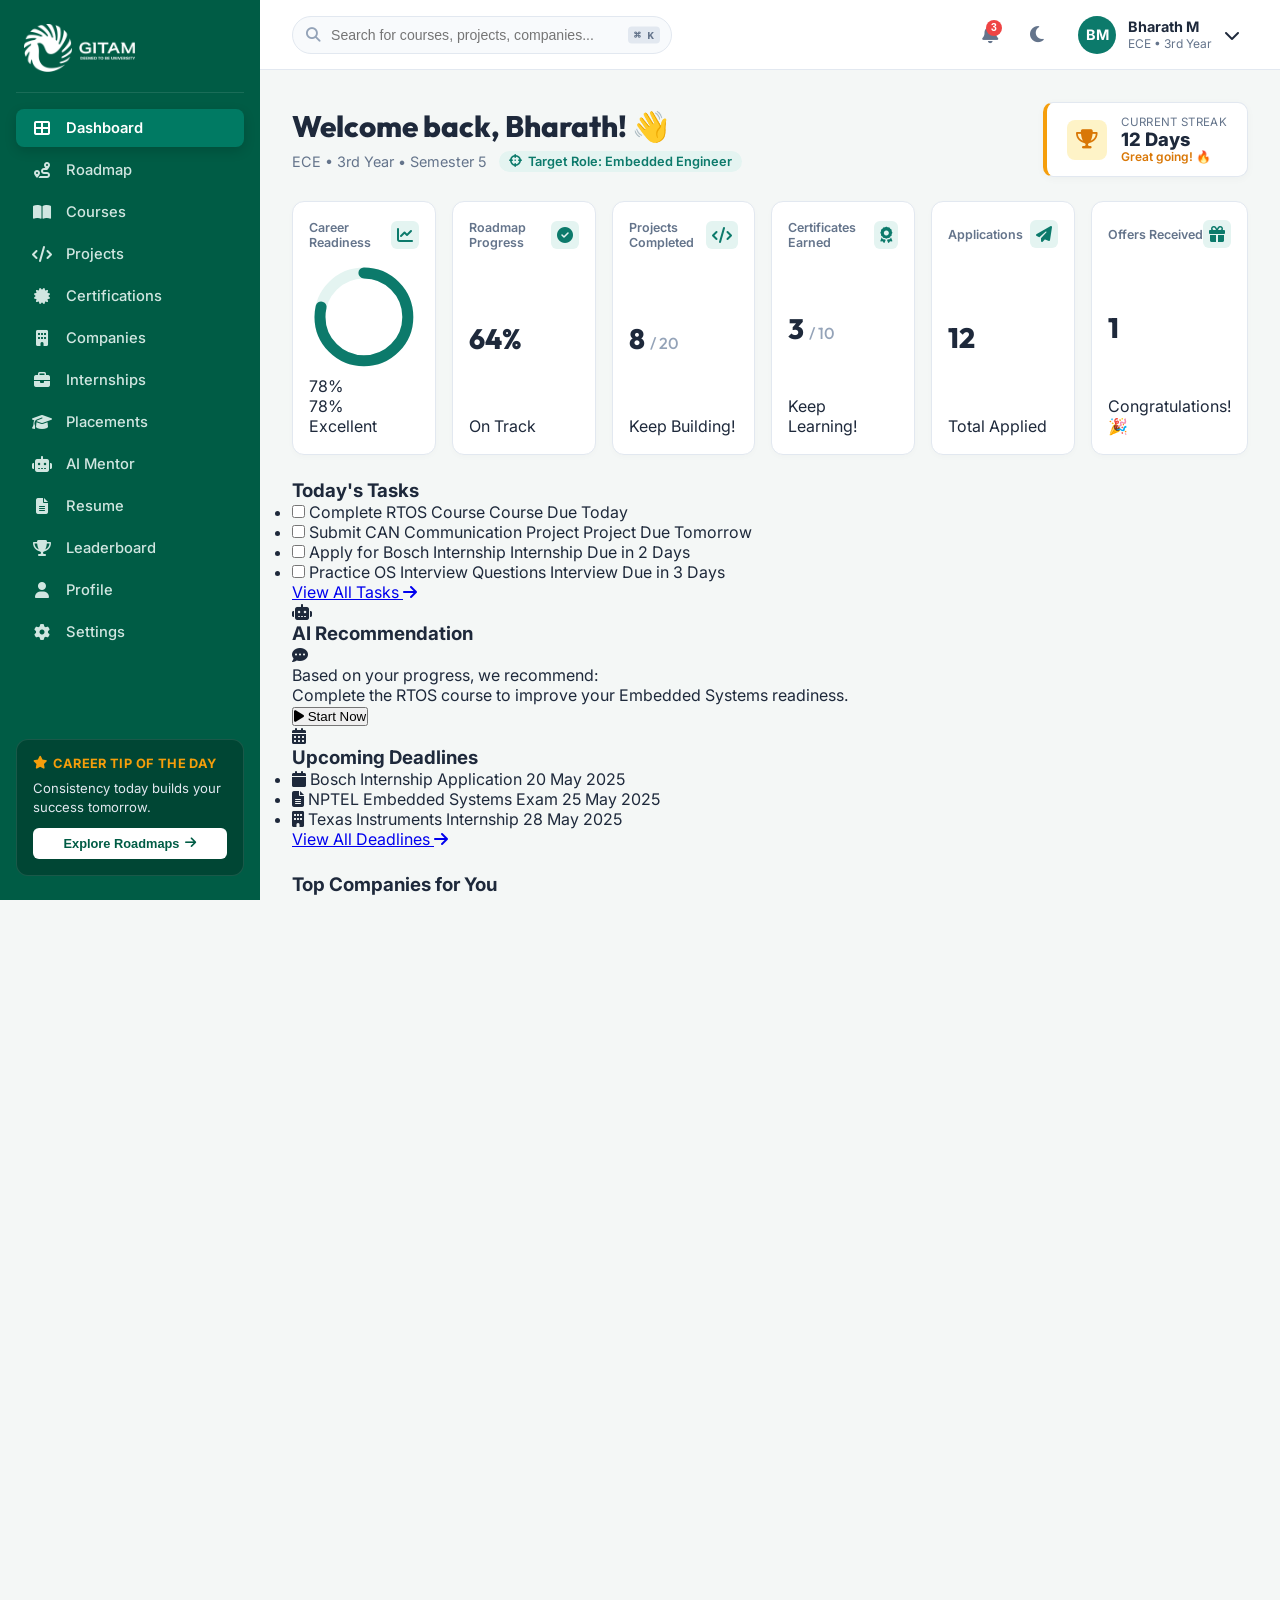
==== frontend/dashboard.html @ 9018746b "feat: add GITAM CareerHub Student Dashboard matching exact layout and design" ====
<!DOCTYPE html>
<html lang="en">
<head>
  <meta charset="UTF-8">
  <meta name="viewport" content="width=device-width, initial-scale=1.0">
  <title>Dashboard — GITAM CareerHub</title>
  <meta name="description" content="GITAM CareerHub Student Dashboard — Career Readiness, Roadmap, Tasks, AI Mentor">
  <link rel="stylesheet" href="dashboard.css">
  <link rel="stylesheet" href="https://cdnjs.cloudflare.com/ajax/libs/font-awesome/6.5.1/css/all.min.css">
  <link href="https://fonts.googleapis.com/css2?family=Inter:wght@300;400;500;600;700&family=Outfit:wght@400;500;600;700;800&display=swap" rel="stylesheet">
</head>
<body>

  <!-- ── SIDEBAR ──────────────────────────────────────────────────────── -->
  <aside class="sidebar" id="sidebar">
    <!-- Logo -->
    <div class="sidebar-logo">
      <img src="assets/gitam_logo_green.png" alt="GITAM" class="sidebar-logo-img">
    </div>

    <!-- Nav Menu -->
    <nav class="sidebar-nav">
      <ul class="nav-list">
        <li class="nav-item active" data-page="dashboard">
          <i class="fas fa-th-large"></i><span>Dashboard</span>
        </li>
        <li class="nav-item" data-page="roadmap">
          <i class="fas fa-route"></i><span>Roadmap</span>
        </li>
        <li class="nav-item" data-page="courses">
          <i class="fas fa-book-open"></i><span>Courses</span>
        </li>
        <li class="nav-item" data-page="projects">
          <i class="fas fa-code"></i><span>Projects</span>
        </li>
        <li class="nav-item" data-page="certifications">
          <i class="fas fa-certificate"></i><span>Certifications</span>
        </li>
        <li class="nav-item" data-page="companies">
          <i class="fas fa-building"></i><span>Companies</span>
        </li>
        <li class="nav-item" data-page="internships">
          <i class="fas fa-briefcase"></i><span>Internships</span>
        </li>
        <li class="nav-item" data-page="placements">
          <i class="fas fa-graduation-cap"></i><span>Placements</span>
        </li>
        <li class="nav-item" data-page="ai-mentor">
          <i class="fas fa-robot"></i><span>AI Mentor</span>
        </li>
        <li class="nav-item" data-page="resume">
          <i class="fas fa-file-alt"></i><span>Resume</span>
        </li>
        <li class="nav-item" data-page="leaderboard">
          <i class="fas fa-trophy"></i><span>Leaderboard</span>
        </li>
        <li class="nav-item" data-page="profile">
          <i class="fas fa-user"></i><span>Profile</span>
        </li>
        <li class="nav-item" data-page="settings">
          <i class="fas fa-cog"></i><span>Settings</span>
        </li>
      </ul>
    </nav>

    <!-- Tip of the Day -->
    <div class="sidebar-tip">
      <div class="tip-header"><i class="fas fa-star tip-star"></i> Career Tip of the Day</div>
      <p class="tip-text">Consistency today builds your success tomorrow.</p>
      <button class="btn-explore-roadmaps" onclick="window.location.href='index.html'">
        Explore Roadmaps <i class="fas fa-arrow-right"></i>
      </button>
    </div>
  </aside>

  <!-- ── MAIN WRAPPER ──────────────────────────────────────────────────── -->
  <div class="main-wrapper">

    <!-- ── TOP BAR ──────────────────────────────────────────────────── -->
    <header class="topbar">
      <div class="topbar-search">
        <i class="fas fa-search search-icon"></i>
        <input type="text" id="global-search" placeholder="Search for courses, projects, companies..." class="search-input">
        <kbd class="search-kbd">⌘ K</kbd>
      </div>
      <div class="topbar-right">
        <button class="icon-btn notif-btn" id="notif-btn" title="Notifications">
          <i class="fas fa-bell"></i>
          <span class="badge">3</span>
        </button>
        <button class="icon-btn theme-btn" id="theme-toggle" title="Toggle theme">
          <i class="fas fa-moon"></i>
        </button>
        <div class="user-profile" id="user-profile-btn">
          <div class="user-avatar">BM</div>
          <div class="user-info">
            <span class="user-name">Bharath M</span>
            <span class="user-meta">ECE • 3rd Year</span>
          </div>
          <i class="fas fa-chevron-down"></i>
        </div>
      </div>
    </header>

    <!-- ── PAGE CONTENT ──────────────────────────────────────────────── -->
    <main class="page-content" id="main-content">

      <!-- Welcome Row -->
      <div class="welcome-row">
        <div class="welcome-left">
          <h1 class="welcome-title">Welcome back, Bharath! 👋</h1>
          <div class="welcome-meta">
            <span>ECE • 3rd Year • Semester 5</span>
            <span class="target-role-badge"><i class="fas fa-crosshairs"></i> Target Role: Embedded Engineer</span>
          </div>
        </div>
        <div class="streak-card">
          <div class="streak-icon"><i class="fas fa-trophy"></i></div>
          <div class="streak-info">
            <span class="streak-label">Current Streak</span>
            <span class="streak-days">12 Days</span>
            <span class="streak-sub">Great going! 🔥</span>
          </div>
        </div>
      </div>

      <!-- ── STATS ROW ──────────────────────────────────────────────── -->
      <div class="stats-row">

        <!-- Career Readiness -->
        <div class="stat-card readiness-card">
          <div class="stat-header">
            <span class="stat-label">Career Readiness</span>
            <i class="fas fa-chart-line stat-icon"></i>
          </div>
          <div class="readiness-body">
            <div class="donut-wrap">
              <svg viewBox="0 0 80 80" class="donut-svg">
                <circle cx="40" cy="40" r="32" fill="none" stroke="#E4F4F1" stroke-width="8"/>
                <circle cx="40" cy="40" r="32" fill="none" stroke="#0C7A6B" stroke-width="8"
                  stroke-dasharray="201.06" stroke-dashoffset="43.23"
                  stroke-linecap="round" transform="rotate(-90 40 40)"/>
              </svg>
              <span class="donut-pct">78%</span>
            </div>
            <div>
              <div class="readiness-pct">78%</div>
              <div class="readiness-grade">Excellent</div>
            </div>
          </div>
        </div>

        <!-- Roadmap Progress -->
        <div class="stat-card">
          <div class="stat-header">
            <span class="stat-label">Roadmap Progress</span>
            <i class="fas fa-check-circle stat-icon"></i>
          </div>
          <div class="stat-big">64%</div>
          <div class="stat-sub">On Track</div>
        </div>

        <!-- Projects -->
        <div class="stat-card">
          <div class="stat-header">
            <span class="stat-label">Projects Completed</span>
            <i class="fas fa-code stat-icon"></i>
          </div>
          <div class="stat-big">8 <span class="stat-of">/ 20</span></div>
          <div class="stat-sub">Keep Building!</div>
        </div>

        <!-- Certificates -->
        <div class="stat-card">
          <div class="stat-header">
            <span class="stat-label">Certificates Earned</span>
            <i class="fas fa-award stat-icon"></i>
          </div>
          <div class="stat-big">3 <span class="stat-of">/ 10</span></div>
          <div class="stat-sub">Keep Learning!</div>
        </div>

        <!-- Applications -->
        <div class="stat-card">
          <div class="stat-header">
            <span class="stat-label">Applications</span>
            <i class="fas fa-paper-plane stat-icon"></i>
          </div>
          <div class="stat-big">12</div>
          <div class="stat-sub">Total Applied</div>
        </div>

        <!-- Offers -->
        <div class="stat-card offer-card">
          <div class="stat-header">
            <span class="stat-label">Offers Received</span>
            <i class="fas fa-gift stat-icon offer-icon"></i>
          </div>
          <div class="stat-big offer-num">1</div>
          <div class="stat-sub offer-sub">Congratulations! 🎉</div>
        </div>

      </div>

      <!-- ── MIDDLE ROW ─────────────────────────────────────────────── -->
      <div class="mid-row">

        <!-- Today's Tasks -->
        <div class="card tasks-card">
          <div class="card-header">
            <h3 class="card-title">Today's Tasks</h3>
          </div>
          <ul class="task-list" id="task-list">
            <li class="task-item">
              <input type="checkbox" class="task-check" id="t1">
              <label for="t1" class="task-label">Complete RTOS Course</label>
              <span class="task-tag course">Course</span>
              <span class="task-due due-today">Due Today</span>
            </li>
            <li class="task-item">
              <input type="checkbox" class="task-check" id="t2">
              <label for="t2" class="task-label">Submit CAN Communication Project</label>
              <span class="task-tag project">Project</span>
              <span class="task-due">Due Tomorrow</span>
            </li>
            <li class="task-item">
              <input type="checkbox" class="task-check" id="t3">
              <label for="t3" class="task-label">Apply for Bosch Internship</label>
              <span class="task-tag internship">Internship</span>
              <span class="task-due">Due in 2 Days</span>
            </li>
            <li class="task-item">
              <input type="checkbox" class="task-check" id="t4">
              <label for="t4" class="task-label">Practice OS Interview Questions</label>
              <span class="task-tag interview">Interview</span>
              <span class="task-due">Due in 3 Days</span>
            </li>
          </ul>
          <a href="#" class="card-footer-link">View All Tasks <i class="fas fa-arrow-right"></i></a>
        </div>

        <!-- AI Recommendation -->
        <div class="card ai-card">
          <div class="card-header ai-header">
            <div class="ai-icon-wrap"><i class="fas fa-robot"></i></div>
            <h3 class="card-title">AI Recommendation</h3>
            <i class="fas fa-comment-dots ai-chat-icon"></i>
          </div>
          <p class="ai-desc">Based on your progress, we recommend:</p>
          <div class="ai-highlight">
            Complete the RTOS course to improve your Embedded Systems readiness.
          </div>
          <button class="btn-ai-start" id="ai-start-btn">
            <i class="fas fa-play"></i> Start Now
          </button>
        </div>

        <!-- Upcoming Deadlines -->
        <div class="card deadlines-card">
          <div class="card-header">
            <div class="deadline-hd-icon"><i class="fas fa-calendar-alt"></i></div>
            <h3 class="card-title">Upcoming Deadlines</h3>
          </div>
          <ul class="deadline-list">
            <li class="deadline-item">
              <i class="fas fa-calendar deadline-item-icon"></i>
              <span class="deadline-name">Bosch Internship Application</span>
              <span class="deadline-date urgent">20 May 2025</span>
            </li>
            <li class="deadline-item">
              <i class="fas fa-file-alt deadline-item-icon"></i>
              <span class="deadline-name">NPTEL Embedded Systems Exam</span>
              <span class="deadline-date warning">25 May 2025</span>
            </li>
            <li class="deadline-item">
              <i class="fas fa-building deadline-item-icon"></i>
              <span class="deadline-name">Texas Instruments Internship</span>
              <span class="deadline-date warning">28 May 2025</span>
            </li>
          </ul>
          <a href="#" class="card-footer-link">View All Deadlines <i class="fas fa-arrow-right"></i></a>
        </div>

      </div>

      <!-- ── BOTTOM ROW ─────────────────────────────────────────────── -->
      <div class="bottom-row">

        <!-- Top Companies -->
        <div class="card companies-card">
          <div class="card-header">
            <h3 class="card-title">Top Companies for You</h3>
            <a href="#" class="view-all-link">View All</a>
          </div>
          <ul class="company-list">
            <li class="company-item">
              <div class="company-logo bosch-logo">B</div>
              <div class="company-info">
                <span class="company-name">Bosch</span>
                <div class="company-bar-wrap">
                  <div class="company-bar" style="width: 82%;"></div>
                </div>
              </div>
              <span class="company-pct">82%</span>
              <button class="btn-company-view">View</button>
            </li>
            <li class="company-item">
              <div class="company-logo ti-logo">TI</div>
              <div class="company-info">
                <span class="company-name">Texas Instruments</span>
                <div class="company-bar-wrap">
                  <div class="company-bar" style="width: 76%;"></div>
                </div>
              </div>
              <span class="company-pct">76%</span>
              <button class="btn-company-view">View</button>
            </li>
            <li class="company-item">
              <div class="company-logo nxp-logo">NXP</div>
              <div class="company-info">
                <span class="company-name">NXP Semiconductors</span>
                <div class="company-bar-wrap">
                  <div class="company-bar" style="width: 72%;"></div>
                </div>
              </div>
              <span class="company-pct">72%</span>
              <button class="btn-company-view">View</button>
            </li>
            <li class="company-item">
              <div class="company-logo siemens-logo">S</div>
              <div class="company-info">
                <span class="company-name">Siemens</span>
                <div class="company-bar-wrap">
                  <div class="company-bar" style="width: 65%;"></div>
                </div>
              </div>
              <span class="company-pct">65%</span>
              <button class="btn-company-view">View</button>
            </li>
          </ul>
        </div>

        <!-- Skill Distribution -->
        <div class="card skill-card">
          <div class="card-header">
            <h3 class="card-title">Skill Distribution</h3>
          </div>
          <div class="skill-body">
            <div class="skill-donut-wrap">
              <svg viewBox="0 0 120 120" class="skill-donut">
                <!-- Embedded Systems 40% -->
                <circle cx="60" cy="60" r="48" fill="none" stroke="#0C7A6B" stroke-width="18"
                  stroke-dasharray="120.63 180.96" stroke-dashoffset="0"
                  transform="rotate(-90 60 60)"/>
                <!-- C Programming 25% -->
                <circle cx="60" cy="60" r="48" fill="none" stroke="#0E9B87" stroke-width="18"
                  stroke-dasharray="75.40 226.19" stroke-dashoffset="-120.63"
                  transform="rotate(-90 60 60)"/>
                <!-- RTOS 15% -->
                <circle cx="60" cy="60" r="48" fill="none" stroke="#5BC8B8" stroke-width="18"
                  stroke-dasharray="45.24 256.35" stroke-dashoffset="-196.03"
                  transform="rotate(-90 60 60)"/>
                <!-- Communication 10% -->
                <circle cx="60" cy="60" r="48" fill="none" stroke="#A8DDD6" stroke-width="18"
                  stroke-dasharray="30.16 271.43" stroke-dashoffset="-241.27"
                  transform="rotate(-90 60 60)"/>
                <!-- Others 10% -->
                <circle cx="60" cy="60" r="48" fill="none" stroke="#D4EEEB" stroke-width="18"
                  stroke-dasharray="30.16 271.43" stroke-dashoffset="-271.43"
                  transform="rotate(-90 60 60)"/>
                <text x="60" y="55" text-anchor="middle" font-size="14" font-weight="800" fill="#0C7A6B">64%</text>
                <text x="60" y="70" text-anchor="middle" font-size="8" fill="#5A8C85">Overall</text>
              </svg>
            </div>
            <ul class="skill-legend">
              <li><span class="legend-dot" style="background:#0C7A6B"></span>Embedded Systems<span class="legend-pct">40%</span></li>
              <li><span class="legend-dot" style="background:#0E9B87"></span>C Programming<span class="legend-pct">25%</span></li>
              <li><span class="legend-dot" style="background:#5BC8B8"></span>RTOS<span class="legend-pct">15%</span></li>
              <li><span class="legend-dot" style="background:#A8DDD6"></span>Communication<span class="legend-pct">10%</span></li>
              <li><span class="legend-dot" style="background:#D4EEEB"></span>Others<span class="legend-pct">10%</span></li>
            </ul>
          </div>
          <a href="#" class="card-footer-link">View Full Report <i class="fas fa-arrow-right"></i></a>
        </div>

        <!-- Weekly Progress Chart -->
        <div class="card progress-card">
          <div class="card-header">
            <h3 class="card-title">Weekly Progress</h3>
            <select class="week-select" id="week-select">
              <option>This Week</option>
              <option>Last Week</option>
            </select>
          </div>
          <div class="chart-wrap">
            <div class="chart-y-labels">
              <span>100%</span><span>75%</span><span>50%</span><span>25%</span><span>0%</span>
            </div>
            <div class="chart-area">
              <svg viewBox="0 0 280 120" class="line-chart" preserveAspectRatio="none">
                <defs>
                  <linearGradient id="chartGrad" x1="0" y1="0" x2="0" y2="1">
                    <stop offset="0%" stop-color="#0C7A6B" stop-opacity="0.25"/>
                    <stop offset="100%" stop-color="#0C7A6B" stop-opacity="0"/>
                  </linearGradient>
                </defs>
                <!-- Grid lines -->
                <line x1="0" y1="0" x2="280" y2="0" stroke="#E4F4F1" stroke-width="1"/>
                <line x1="0" y1="30" x2="280" y2="30" stroke="#E4F4F1" stroke-width="1"/>
                <line x1="0" y1="60" x2="280" y2="60" stroke="#E4F4F1" stroke-width="1"/>
                <line x1="0" y1="90" x2="280" y2="90" stroke="#E4F4F1" stroke-width="1"/>
                <line x1="0" y1="120" x2="280" y2="120" stroke="#E4F4F1" stroke-width="1"/>
                <!-- Area fill -->
                <path d="M0,90 L40,80 L80,65 L120,55 L160,40 L200,30 L240,15 L280,10 L280,120 L0,120 Z"
                      fill="url(#chartGrad)"/>
                <!-- Line -->
                <path d="M0,90 L40,80 L80,65 L120,55 L160,40 L200,30 L240,15 L280,10"
                      fill="none" stroke="#0C7A6B" stroke-width="2.5" stroke-linecap="round" stroke-linejoin="round"/>
                <!-- Dots -->
                <circle cx="0" cy="90" r="4" fill="#0C7A6B"/>
                <circle cx="40" cy="80" r="4" fill="#0C7A6B"/>
                <circle cx="80" cy="65" r="4" fill="#0C7A6B"/>
                <circle cx="120" cy="55" r="4" fill="#0C7A6B"/>
                <circle cx="160" cy="40" r="4" fill="#0C7A6B"/>
                <circle cx="200" cy="30" r="4" fill="#0C7A6B"/>
                <circle cx="240" cy="15" r="4" fill="#0C7A6B"/>
                <circle cx="280" cy="10" r="5" fill="#0C7A6B" stroke="white" stroke-width="2"/>
              </svg>
              <div class="chart-x-labels">
                <span>Mon</span><span>Tue</span><span>Wed</span><span>Thu</span><span>Fri</span><span>Sat</span><span>Sun</span>
              </div>
            </div>
          </div>
          <a href="#" class="card-footer-link">View Analytics <i class="fas fa-arrow-right"></i></a>
        </div>

      </div>

      <!-- ── RECENT ACTIVITY ─────────────────────────────────────────── -->
      <div class="card activity-card">
        <div class="card-header">
          <h3 class="card-title">Recent Activity</h3>
          <a href="#" class="view-all-link">View All Activity <i class="fas fa-arrow-right"></i></a>
        </div>
        <div class="activity-grid">
          <div class="activity-item">
            <div class="activity-icon course-icon"><i class="fas fa-book-open"></i></div>
            <div class="activity-info">
              <p class="activity-text">Completed "Introduction to Embedded Systems"</p>
              <span class="activity-time">2 hours ago</span>
            </div>
          </div>
          <div class="activity-item">
            <div class="activity-icon project-icon"><i class="fas fa-code"></i></div>
            <div class="activity-info">
              <p class="activity-text">Submitted CAN Communication Project</p>
              <span class="activity-time">1 day ago</span>
            </div>
          </div>
          <div class="activity-item">
            <div class="activity-icon cert-icon"><i class="fas fa-award"></i></div>
            <div class="activity-info">
              <p class="activity-text">Earned certificate in C Programming</p>
              <span class="activity-time">3 days ago</span>
            </div>
          </div>
          <div class="activity-item">
            <div class="activity-icon apply-icon"><i class="fas fa-briefcase"></i></div>
            <div class="activity-info">
              <p class="activity-text">Applied for Bosch Internship</p>
              <span class="activity-time">4 days ago</span>
            </div>
          </div>
        </div>
      </div>

    </main>
  </div>

  <script src="dashboard.js"></script>
</body>
</html>
---- frontend/dashboard.css ----
/* ==========================================================================
   GITAM CareerHub — Student Dashboard CSS
   Exact match to official My-GITAM CareerHub Dashboard Layout & Colors
   ========================================================================== */

@import url('https://fonts.googleapis.com/css2?family=Inter:wght@400;500;600;700;800&family=Outfit:wght@500;600;700;800&display=swap');

:root {
  --primary-teal: #005C45;
  --primary-teal-dark: #004634;
  --accent-teal: #007A63;
  --accent-light: #0C7A6B;
  --bg-app: #F4F7F6;
  --card-bg: #FFFFFF;
  --border-color: #E2E8F0;
  --text-main: #1E293B;
  --text-muted: #64748B;
  --text-light: #94A3B8;
  --sidebar-w: 260px;
  --topbar-h: 70px;
}

*, *::before, *::after {
  box-sizing: border-box;
  margin: 0;
  padding: 0;
}

html, body {
  height: 100%;
  width: 100%;
  font-family: 'Inter', -apple-system, BlinkMacSystemFont, sans-serif;
  background-color: var(--bg-app);
  color: var(--text-main);
  overflow-x: hidden;
}

/* ── SIDEBAR STYLING ────────────────────────────────────────────────── */
.sidebar {
  position: fixed;
  top: 0;
  left: 0;
  width: var(--sidebar-w);
  height: 100vh;
  background-color: var(--primary-teal);
  display: flex;
  flex-direction: column;
  justify-content: space-between;
  padding: 24px 16px;
  z-index: 100;
  overflow-y: auto;
}

.sidebar-logo {
  padding: 0 8px 20px 8px;
  display: flex;
  align-items: center;
  border-bottom: 1px solid rgba(255, 255, 255, 0.1);
}

.sidebar-logo-img {
  height: 48px;
  width: auto;
  object-fit: contain;
  filter: brightness(0) invert(1);
}

.sidebar-nav {
  margin-top: 16px;
  flex: 1;
}

.nav-list {
  list-style: none;
  display: flex;
  flex-direction: column;
  gap: 4px;
}

.nav-item {
  display: flex;
  align-items: center;
  gap: 14px;
  padding: 10px 16px;
  border-radius: 8px;
  color: #D1E6E1;
  font-size: 0.92rem;
  font-weight: 500;
  cursor: pointer;
  transition: all 0.2s ease;
}

.nav-item i {
  font-size: 1rem;
  width: 20px;
  text-align: center;
}

.nav-item:hover {
  background-color: rgba(255, 255, 255, 0.08);
  color: #FFFFFF;
}

.nav-item.active {
  background-color: var(--accent-teal);
  color: #FFFFFF;
  font-weight: 600;
  box-shadow: 0 4px 12px rgba(0, 0, 0, 0.15);
}

/* Sidebar Tip Card */
.sidebar-tip {
  background-color: var(--primary-teal-dark);
  border-radius: 12px;
  padding: 16px;
  margin-top: 20px;
  border: 1px solid rgba(255, 255, 255, 0.1);
}

.tip-header {
  font-size: 0.8rem;
  font-weight: 700;
  color: #F59E0B;
  display: flex;
  align-items: center;
  gap: 6px;
  text-transform: uppercase;
  letter-spacing: 0.03em;
}

.tip-text {
  font-size: 0.82rem;
  color: #E2E8F0;
  margin: 8px 0 12px 0;
  line-height: 1.4;
}

.btn-explore-roadmaps {
  width: 100%;
  padding: 8px 12px;
  background-color: #FFFFFF;
  color: var(--primary-teal);
  border: none;
  border-radius: 6px;
  font-size: 0.8rem;
  font-weight: 700;
  cursor: pointer;
  display: flex;
  align-items: center;
  justify-content: center;
  gap: 6px;
  transition: transform 0.2s ease;
}

.btn-explore-roadmaps:hover {
  transform: translateY(-1px);
}

/* ── MAIN WRAPPER ──────────────────────────────────────────────────── */
.main-wrapper {
  margin-left: var(--sidebar-w);
  min-height: 100vh;
  display: flex;
  flex-direction: column;
}

/* ── TOPBAR ────────────────────────────────────────────────────────── */
.topbar {
  height: var(--topbar-h);
  background-color: #FFFFFF;
  border-bottom: 1px solid var(--border-color);
  display: flex;
  align-items: center;
  justify-content: space-between;
  padding: 0 32px;
  position: sticky;
  top: 0;
  z-index: 90;
}

.topbar-search {
  position: relative;
  width: 380px;
}

.search-icon {
  position: absolute;
  left: 14px;
  top: 50%;
  transform: translateY(-50%);
  color: #94A3B8;
  font-size: 0.9rem;
}

.search-input {
  width: 100%;
  padding: 10px 42px 10px 38px;
  border-radius: 20px;
  border: 1px solid #E2E8F0;
  background-color: #F8FAFC;
  font-size: 0.88rem;
  color: var(--text-main);
  outline: none;
  transition: border-color 0.2s, background-color 0.2s;
}

.search-input:focus {
  border-color: var(--accent-light);
  background-color: #FFFFFF;
}

.search-kbd {
  position: absolute;
  right: 12px;
  top: 50%;
  transform: translateY(-50%);
  background-color: #E2E8F0;
  color: #64748B;
  font-size: 0.7rem;
  font-weight: 700;
  padding: 2px 6px;
  border-radius: 4px;
}

.topbar-right {
  display: flex;
  align-items: center;
  gap: 20px;
}

.icon-btn {
  background: none;
  border: none;
  color: #64748B;
  font-size: 1.15rem;
  cursor: pointer;
  position: relative;
  padding: 6px;
  border-radius: 50%;
  transition: background-color 0.2s;
}

.icon-btn:hover {
  background-color: #F1F5F9;
}

.notif-btn .badge {
  position: absolute;
  top: 2px;
  right: 2px;
  background-color: #EF4444;
  color: #FFFFFF;
  font-size: 0.65rem;
  font-weight: 700;
  height: 16px;
  width: 16px;
  border-radius: 50%;
  display: flex;
  align-items: center;
  justify-content: center;
}

.user-profile {
  display: flex;
  align-items: center;
  gap: 12px;
  cursor: pointer;
  padding: 4px 8px;
  border-radius: 8px;
  transition: background-color 0.2s;
}

.user-profile:hover {
  background-color: #F8FAFC;
}

.user-avatar {
  height: 38px;
  width: 38px;
  border-radius: 50%;
  background-color: var(--accent-light);
  color: #FFFFFF;
  font-weight: 700;
  font-size: 0.9rem;
  display: flex;
  align-items: center;
  justify-content: center;
}

.user-info {
  display: flex;
  flex-direction: column;
}

.user-name {
  font-size: 0.9rem;
  font-weight: 700;
  color: var(--text-main);
  line-height: 1.2;
}

.user-meta {
  font-size: 0.75rem;
  color: var(--text-muted);
}

/* ── PAGE CONTENT ──────────────────────────────────────────────────── */
.page-content {
  padding: 32px;
  display: flex;
  flex-direction: column;
  gap: 24px;
}

/* Welcome Row */
.welcome-row {
  display: flex;
  justify-content: space-between;
  align-items: center;
}

.welcome-title {
  font-family: 'Outfit', sans-serif;
  font-size: 1.85rem;
  font-weight: 800;
  color: var(--text-main);
}

.welcome-meta {
  display: flex;
  align-items: center;
  gap: 12px;
  margin-top: 6px;
  font-size: 0.9rem;
  color: var(--text-muted);
}

.target-role-badge {
  background-color: #E4F4F1;
  color: var(--accent-light);
  font-weight: 600;
  padding: 3px 10px;
  border-radius: 14px;
  font-size: 0.8rem;
  display: flex;
  align-items: center;
  gap: 6px;
}

.streak-card {
  background-color: #FFFFFF;
  border: 1px solid var(--border-color);
  border-left: 4px solid #F59E0B;
  border-radius: 10px;
  padding: 12px 20px;
  display: flex;
  align-items: center;
  gap: 14px;
  box-shadow: 0 2px 8px rgba(0, 0, 0, 0.03);
}

.streak-icon {
  height: 40px;
  width: 40px;
  border-radius: 8px;
  background-color: #FEF3C7;
  color: #D97706;
  font-size: 1.2rem;
  display: flex;
  align-items: center;
  justify-content: center;
}

.streak-info {
  display: flex;
  flex-direction: column;
}

.streak-label {
  font-size: 0.72rem;
  color: var(--text-muted);
  text-transform: uppercase;
  letter-spacing: 0.03em;
}

.streak-days {
  font-size: 1.15rem;
  font-weight: 800;
  color: var(--text-main);
  line-height: 1.1;
}

.streak-sub {
  font-size: 0.75rem;
  color: #D97706;
  font-weight: 600;
}

/* ── STATS ROW (6 Cards Grid) ──────────────────────────────────────── */
.stats-row {
  display: grid;
  grid-template-columns: repeat(6, 1fr);
  gap: 16px;
}

.stat-card {
  background-color: #FFFFFF;
  border: 1px solid var(--border-color);
  border-radius: 12px;
  padding: 18px 16px;
  display: flex;
  flex-direction: column;
  justify-content: space-between;
  box-shadow: 0 2px 6px rgba(0, 0, 0, 0.02);
  transition: transform 0.2s, box-shadow 0.2s;
}

.stat-card:hover {
  transform: translateY(-2px);
  box-shadow: 0 6px 16px rgba(0, 0, 0, 0.05);
}

.stat-header {
  display: flex;
  justify-content: space-between;
  align-items: center;
  margin-bottom: 12px;
}

.stat-label {
  font-size: 0.78rem;
  font-weight: 600;
  color: var(--text-muted);
}

.stat-icon {
  font-size: 1rem;
  color: var(--accent-light);
  background-color: #E4F4F1;
  padding: 6px;
  border-radius: 6px;
}

.stat-big {
  font-family: 'Outfit', sans-serif;
  font-size: 1.75rem;
  font-weight: 800;
  color: var(--text-main);
  line-height: 1;

.stat-of {
  font-size: 1rem;
  color: var(--text-light);
  font-weight: 500;
}

.stat-sub {
  font-size: 0.78rem;
  color: var(--text-muted);
  margin-top: 6px;
}

/* Readiness Donut */
.readiness-card .readiness-body {
  display: flex;
  align-items: center;
  gap: 12px;
}

.donut-wrap {
  position: relative;
  width: 50px;
  height: 50px;
}

.donut-svg {
  width: 100%;
  height: 100%;
}

.donut-pct {
  position: absolute;
  inset: 0;
  display: flex;
  align-items: center;
  justify-content: center;
  font-size: 0.75rem;
  font-weight: 800;
  color: var(--accent-light);
}

.readiness-pct {
  font-size: 1.3rem;
  font-weight: 800;
  color: var(--accent-light);
}

.readiness-grade {
  font-size: 0.75rem;
  font-weight: 700;
  color: #10B981;
}

.offer-card {
  border-left: 4px solid #10B981;
}

.offer-icon {
  color: #10B981;
  background-color: #D1FAE5;
}

.offer-num {
  color: #10B981;
}

.offer-sub {
  color: #10B981;
  font-weight: 600;
}

/* ── GENERIC CARD CONTAINER ────────────────────────────────────────── */
.card {
  background-color: #FFFFFF;
  border: 1px solid var(--border-color);
  border-radius: 12px;
  padding: 24px;
  box-shadow: 0 2px 8px rgba(0, 0, 0, 0.02);
  display: flex;
  flex-direction: column;
}

.card-header {
  display: flex;
  justify-content: space-between;
  align-items: center;
  margin-bottom: 18px;
}

.card-title {
  font-size: 1.05rem;
  font-weight: 700;
  color: var(--text-main);
}

.card-footer-link {
  margin-top: 16px;
  font-size: 0.85rem;
  font-weight: 700;
  color: var(--accent-light);
  text-decoration: none;
  display: inline-flex;
  align-items: center;
  gap: 6px;
  align-self: flex-end;
  transition: gap 0.2s;
}

.card-footer-link:hover {
  gap: 10px;
}

/* ── MIDDLE ROW (3 Columns) ────────────────────────────────────────── */
.mid-row {
  display: grid;
  grid-template-columns: 1.2fr 1fr 1fr;
  gap: 20px;
}

/* Tasks Card */
.task-list {
  list-style: none;
  display: flex;
  flex-direction: column;
  gap: 12px;

.task-item {
  display: flex;
  align-items: center;
  gap: 10px;
  padding: 8px 12px;
  border-radius: 8px;
  background-color: #F8FAFC;
  border: 1px solid #F1F5F9;
}

.task-check {
  width: 18px;
  height: 18px;
  accent-color: var(--accent-light);
  cursor: pointer;
}

.task-label {
  flex: 1;
  font-size: 0.88rem;
  font-weight: 500;
  color: var(--text-main);
  cursor: pointer;
}

.task-tag {
  font-size: 0.7rem;
  font-weight: 600;
  padding: 2px 8px;
  border-radius: 10px;
}

.task-tag.course { background-color: #E2E8F0; color: #475569; }
.task-tag.project { background-color: #E0E7FF; color: #4338CA; }
.task-tag.internship { background-color: #FEF3C7; color: #D97706; }
.task-tag.interview { background-color: #FCE7F3; color: #BE185D; }

.task-due {
  font-size: 0.75rem;
  color: var(--text-muted);
}

.task-due.due-today {
  color: #EF4444;
  font-weight: 700;
}

/* AI Recommendation Card */
.ai-header {
  justify-content: flex-start;
  gap: 10px;
}

.ai-icon-wrap {
  height: 32px;
  width: 32px;
  border-radius: 8px;
  background-color: #E4F4F1;
  color: var(--accent-light);
  display: flex;
  align-items: center;
  justify-content: center;
  font-size: 1rem;
}

.ai-chat-icon {
  margin-left: auto;
  color: var(--accent-light);
  font-size: 1.1rem;
}

.ai-desc {
  font-size: 0.82rem;
  color: var(--text-muted);
  margin-bottom: 12px;
}

.ai-highlight {
  background-color: #F8FAFC;
  border-left: 3px solid var(--accent-light);
  padding: 12px 14px;
  border-radius: 0 8px 8px 0;
  font-size: 0.88rem;
  color: var(--text-main);
  line-height: 1.5;
  margin-bottom: 18px;
}

.btn-ai-start {
  background-color: var(--primary-teal);
  color: #FFFFFF;
  border: none;
  border-radius: 6px;
  padding: 10px 20px;
  font-size: 0.88rem;
  font-weight: 700;
  cursor: pointer;
  display: inline-flex;
  align-items: center;
  gap: 8px;
  align-self: flex-start;
  transition: background-color 0.2s;
}

.btn-ai-start:hover {
  background-color: var(--primary-teal-dark);
}

/* Deadlines Card */
.deadline-hd-icon {
  height: 32px;
  width: 32px;
  border-radius: 8px;
  background-color: #EFF6FF;
  color: #3B82F6;
  display: flex;
  align-items: center;
  justify-content: center;
  font-size: 1rem;
}

.deadline-list {
  list-style: none;
  display: flex;
  flex-direction: column;
  gap: 12px;

.deadline-item {
  display: flex;
  align-items: center;
  gap: 12px;
  padding: 8px 0;
  border-bottom: 1px dashed #E2E8F0;
}

.deadline-item:last-child {
  border-bottom: none;
}

.deadline-item-icon {
  color: #94A3B8;
  font-size: 0.9rem;
}

.deadline-name {
  flex: 1;
  font-size: 0.85rem;
  font-weight: 500;
  color: var(--text-main);
}

.deadline-date {
  font-size: 0.8rem;
  font-weight: 700;
}

.deadline-date.urgent { color: #EF4444; }
.deadline-date.warning { color: #F59E0B; }

/* ── BOTTOM ROW (3 Columns) ────────────────────────────────────────── */
.bottom-row {
  display: grid;
  grid-template-columns: 1.1fr 1fr 1.1fr;
  gap: 20px;
}

.view-all-link {
  font-size: 0.8rem;
  color: var(--accent-light);
  text-decoration: none;
  font-weight: 600;
}

/* Top Companies */
.company-list {
  list-style: none;
  display: flex;
  flex-direction: column;
  gap: 12px;
}

.company-item {
  display: flex;
  align-items: center;
  gap: 12px;
}

.company-logo {
  height: 36px;
  width: 36px;
  border-radius: 8px;
  display: flex;
  align-items: center;
  justify-content: center;
  font-weight: 800;
  font-size: 0.85rem;
  color: #FFFFFF;
}

.bosch-logo { background-color: #E11D48; }
.ti-logo { background-color: #0284C7; }
.nxp-logo { background-color: #F59E0B; }
.siemens-logo { background-color: #0D9488; }

.company-info {
  flex: 1;
  display: flex;
  flex-direction: column;
  gap: 4px;
}

.company-name {
  font-size: 0.85rem;
  font-weight: 600;
  color: var(--text-main);
}

.company-bar-wrap {
  height: 6px;
  width: 100%;
  background-color: #E2E8F0;
  border-radius: 3px;
  overflow: hidden;
}

.company-bar {
  height: 100%;
  background-color: var(--accent-light);
  border-radius: 3px;
}

.company-pct {
  font-size: 0.8rem;
  font-weight: 700;
  color: var(--text-muted);
  width: 36px;
  text-align: right;
}

.btn-company-view {
  padding: 4px 10px;
  border-radius: 4px;
  border: 1px solid #E2E8F0;
  background-color: #F8FAFC;
  color: var(--text-main);
  font-size: 0.75rem;
  font-weight: 600;
  cursor: pointer;
}

.btn-company-view:hover {
  background-color: #E2E8F0;
}

/* Skill Distribution */
.skill-body {
  display: flex;
  align-items: center;
  gap: 16px;
}

.skill-donut-wrap {
  width: 120px;
  height: 120px;
  flex-shrink: 0;
}

.skill-donut {
  width: 100%;
  height: 100%;
}

.skill-legend {
  list-style: none;
  display: flex;
  flex-direction: column;
  gap: 6px;
  flex: 1;
}

.skill-legend li {
  font-size: 0.78rem;
  color: var(--text-main);
  display: flex;
  align-items: center;
  gap: 8px;
}

.legend-dot {
  height: 8px;
  width: 8px;
  border-radius: 50%;
}

.legend-pct {
  margin-left: auto;
  font-weight: 700;
  color: var(--text-muted);
}

/* Weekly Progress Chart */
.week-select {
  padding: 4px 8px;
  border-radius: 6px;
  border: 1px solid #E2E8F0;
  background-color: #F8FAFC;
  font-size: 0.78rem;
  color: var(--text-main);
  outline: none;
}

.chart-wrap {
  display: flex;
  gap: 10px;
  height: 140px;
  margin-top: 10px;
}

.chart-y-labels {
  display: flex;
  flex-direction: column;
  justify-content: space-between;
  font-size: 0.65rem;
  color: var(--text-light);
  padding-bottom: 20px;
}

.chart-area {
  flex: 1;
  display: flex;
  flex-direction: column;
}

.line-chart {
  width: 100%;
  height: 110px;
}

.chart-x-labels {
  display: flex;
  justify-content: space-between;
  font-size: 0.65rem;
  color: var(--text-light);
  margin-top: 4px;
}

/* Recent Activity */
.activity-card {
  margin-top: 4px;
}

.activity-grid {
  display: grid;
  grid-template-columns: repeat(4, 1fr);
  gap: 16px;
}

.activity-item {
  display: flex;
  align-items: center;
  gap: 12px;
  padding: 12px;
  background-color: #F8FAFC;
  border-radius: 8px;
  border: 1px solid #F1F5F9;
}

.activity-icon {
  height: 38px;
  width: 38px;
  border-radius: 50%;
  display: flex;
  align-items: center;
  justify-content: center;
  font-size: 0.95rem;
  flex-shrink: 0;
}

.course-icon { background-color: #E4F4F1; color: var(--accent-light); }
.project-icon { background-color: #E0E7FF; color: #4338CA; }
.cert-icon { background-color: #FEF3C7; color: #D97706; }
.apply-icon { background-color: #DCFCE7; color: #15803D; }

.activity-info {
  display: flex;
  flex-direction: column;
}

.activity-text {
  font-size: 0.82rem;
  font-weight: 600;
  color: var(--text-main);
  line-height: 1.3;
}

.activity-time {
  font-size: 0.72rem;
  color: var(--text-light);
  margin-top: 2px;
}

/* Responsive */
@media (max-width: 1200px) {
  .stats-row { grid-template-columns: repeat(3, 1fr); }
  .mid-row, .bottom-row { grid-template-columns: 1fr; }
  .activity-grid { grid-template-columns: repeat(2, 1fr); }
}

@media (max-width: 768px) {
  .sidebar { display: none; }
  .main-wrapper { margin-left: 0; }
  .stats-row { grid-template-columns: repeat(2, 1fr); }
  .activity-grid { grid-template-columns: 1fr; }
}
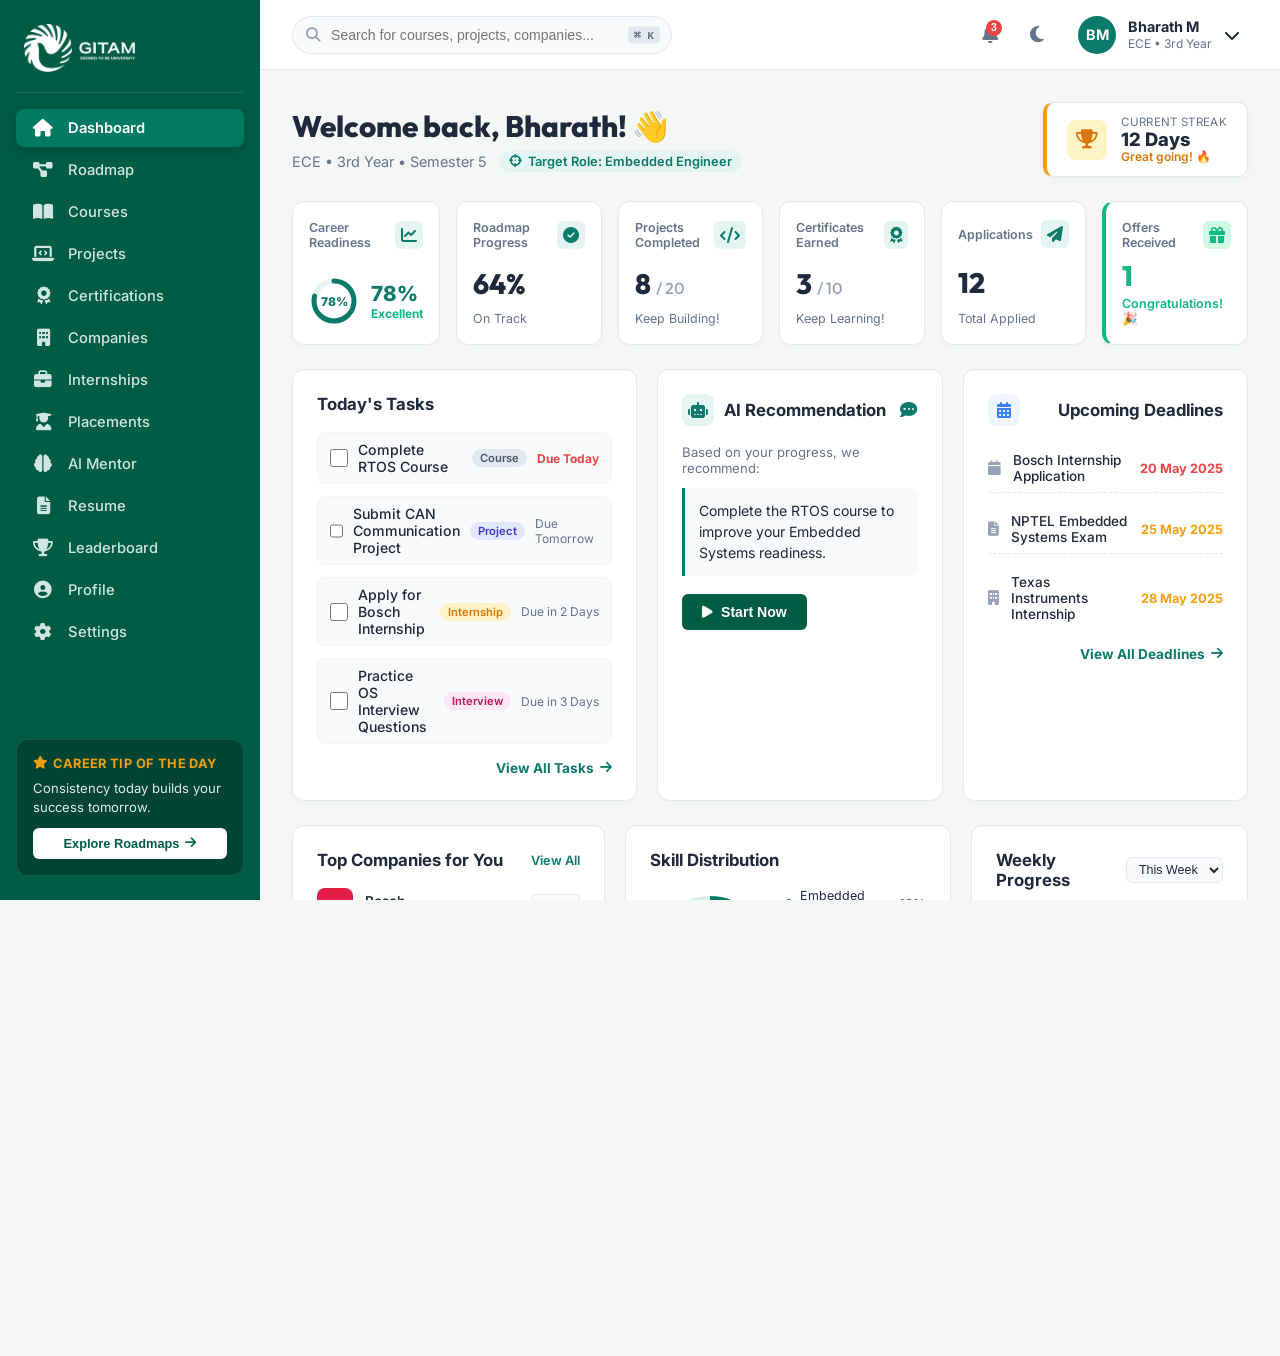
==== commit 69dc07bd: "fix: add FontAwesome 6 icons to all sidebar navigation items matching Target Image 1" ====
--- a/frontend/dashboard.html
+++ b/frontend/dashboard.html
@@ -22,43 +22,43 @@
     <nav class="sidebar-nav">
       <ul class="nav-list">
         <li class="nav-item active" data-page="dashboard">
-          <i class="fas fa-th-large"></i><span>Dashboard</span>
+          <i class="fa-solid fa-house"></i><span>Dashboard</span>
         </li>
         <li class="nav-item" data-page="roadmap">
-          <i class="fas fa-route"></i><span>Roadmap</span>
+          <i class="fa-solid fa-diagram-project"></i><span>Roadmap</span>
         </li>
         <li class="nav-item" data-page="courses">
-          <i class="fas fa-book-open"></i><span>Courses</span>
+          <i class="fa-solid fa-book-open"></i><span>Courses</span>
         </li>
         <li class="nav-item" data-page="projects">
-          <i class="fas fa-code"></i><span>Projects</span>
+          <i class="fa-solid fa-laptop-code"></i><span>Projects</span>
         </li>
         <li class="nav-item" data-page="certifications">
-          <i class="fas fa-certificate"></i><span>Certifications</span>
+          <i class="fa-solid fa-award"></i><span>Certifications</span>
         </li>
         <li class="nav-item" data-page="companies">
-          <i class="fas fa-building"></i><span>Companies</span>
+          <i class="fa-solid fa-building"></i><span>Companies</span>
         </li>
         <li class="nav-item" data-page="internships">
-          <i class="fas fa-briefcase"></i><span>Internships</span>
+          <i class="fa-solid fa-briefcase"></i><span>Internships</span>
         </li>
         <li class="nav-item" data-page="placements">
-          <i class="fas fa-graduation-cap"></i><span>Placements</span>
+          <i class="fa-solid fa-user-graduate"></i><span>Placements</span>
         </li>
         <li class="nav-item" data-page="ai-mentor">
-          <i class="fas fa-robot"></i><span>AI Mentor</span>
+          <i class="fa-solid fa-brain"></i><span>AI Mentor</span>
         </li>
         <li class="nav-item" data-page="resume">
-          <i class="fas fa-file-alt"></i><span>Resume</span>
+          <i class="fa-solid fa-file-lines"></i><span>Resume</span>
         </li>
         <li class="nav-item" data-page="leaderboard">
-          <i class="fas fa-trophy"></i><span>Leaderboard</span>
+          <i class="fa-solid fa-trophy"></i><span>Leaderboard</span>
         </li>
         <li class="nav-item" data-page="profile">
-          <i class="fas fa-user"></i><span>Profile</span>
+          <i class="fa-solid fa-circle-user"></i><span>Profile</span>
         </li>
         <li class="nav-item" data-page="settings">
-          <i class="fas fa-cog"></i><span>Settings</span>
+          <i class="fa-solid fa-gear"></i><span>Settings</span>
         </li>
       </ul>
     </nav>
--- a/frontend/dashboard.css
+++ b/frontend/dashboard.css
@@ -1,13 +1,13 @@
 /* ==========================================================================
    GITAM CareerHub — Student Dashboard CSS
-   Exact match to official My-GITAM CareerHub Dashboard Layout & Colors
+   Pixel-perfect match to official GITAM CareerHub Dashboard
    ========================================================================== */
 
 @import url('https://fonts.googleapis.com/css2?family=Inter:wght@400;500;600;700;800&family=Outfit:wght@500;600;700;800&display=swap');
 
 :root {
   --primary-teal: #005C45;
-  --primary-teal-dark: #004634;
+  --primary-teal-dark: #004533;
   --accent-teal: #007A63;
   --accent-light: #0C7A6B;
   --bg-app: #F4F7F6;
@@ -91,13 +91,19 @@
 }
 
 .nav-item i {
-  font-size: 1rem;
-  width: 20px;
+  font-size: 1.1rem;
+  width: 22px;
   text-align: center;
+  color: #D1E6E1;
+  transition: color 0.2s ease;
 }
 
 .nav-item:hover {
   background-color: rgba(255, 255, 255, 0.08);
+  color: #FFFFFF;
+}
+
+.nav-item:hover i {
   color: #FFFFFF;
 }
 
@@ -106,6 +112,10 @@
   color: #FFFFFF;
   font-weight: 600;
   box-shadow: 0 4px 12px rgba(0, 0, 0, 0.15);
+}
+
+.nav-item.active i {
+  color: #FFFFFF;
 }
 
 /* Sidebar Tip Card */
@@ -447,6 +457,7 @@
   font-weight: 800;
   color: var(--text-main);
   line-height: 1;
+}
 
 .stat-of {
   font-size: 1rem;
@@ -573,6 +584,7 @@
   display: flex;
   flex-direction: column;
   gap: 12px;
+}
 
 .task-item {
   display: flex;
@@ -700,6 +712,7 @@
   display: flex;
   flex-direction: column;
   gap: 12px;
+}
 
 .deadline-item {
   display: flex;
@@ -953,7 +966,7 @@
 }
 
 .course-icon { background-color: #E4F4F1; color: var(--accent-light); }
-.project-icon { background-color: #E0E7FF; color: #4338CA; }
+.project-icon { background-color: #E0E0FF; color: #4338CA; }
 .cert-icon { background-color: #FEF3C7; color: #D97706; }
 .apply-icon { background-color: #DCFCE7; color: #15803D; }
 
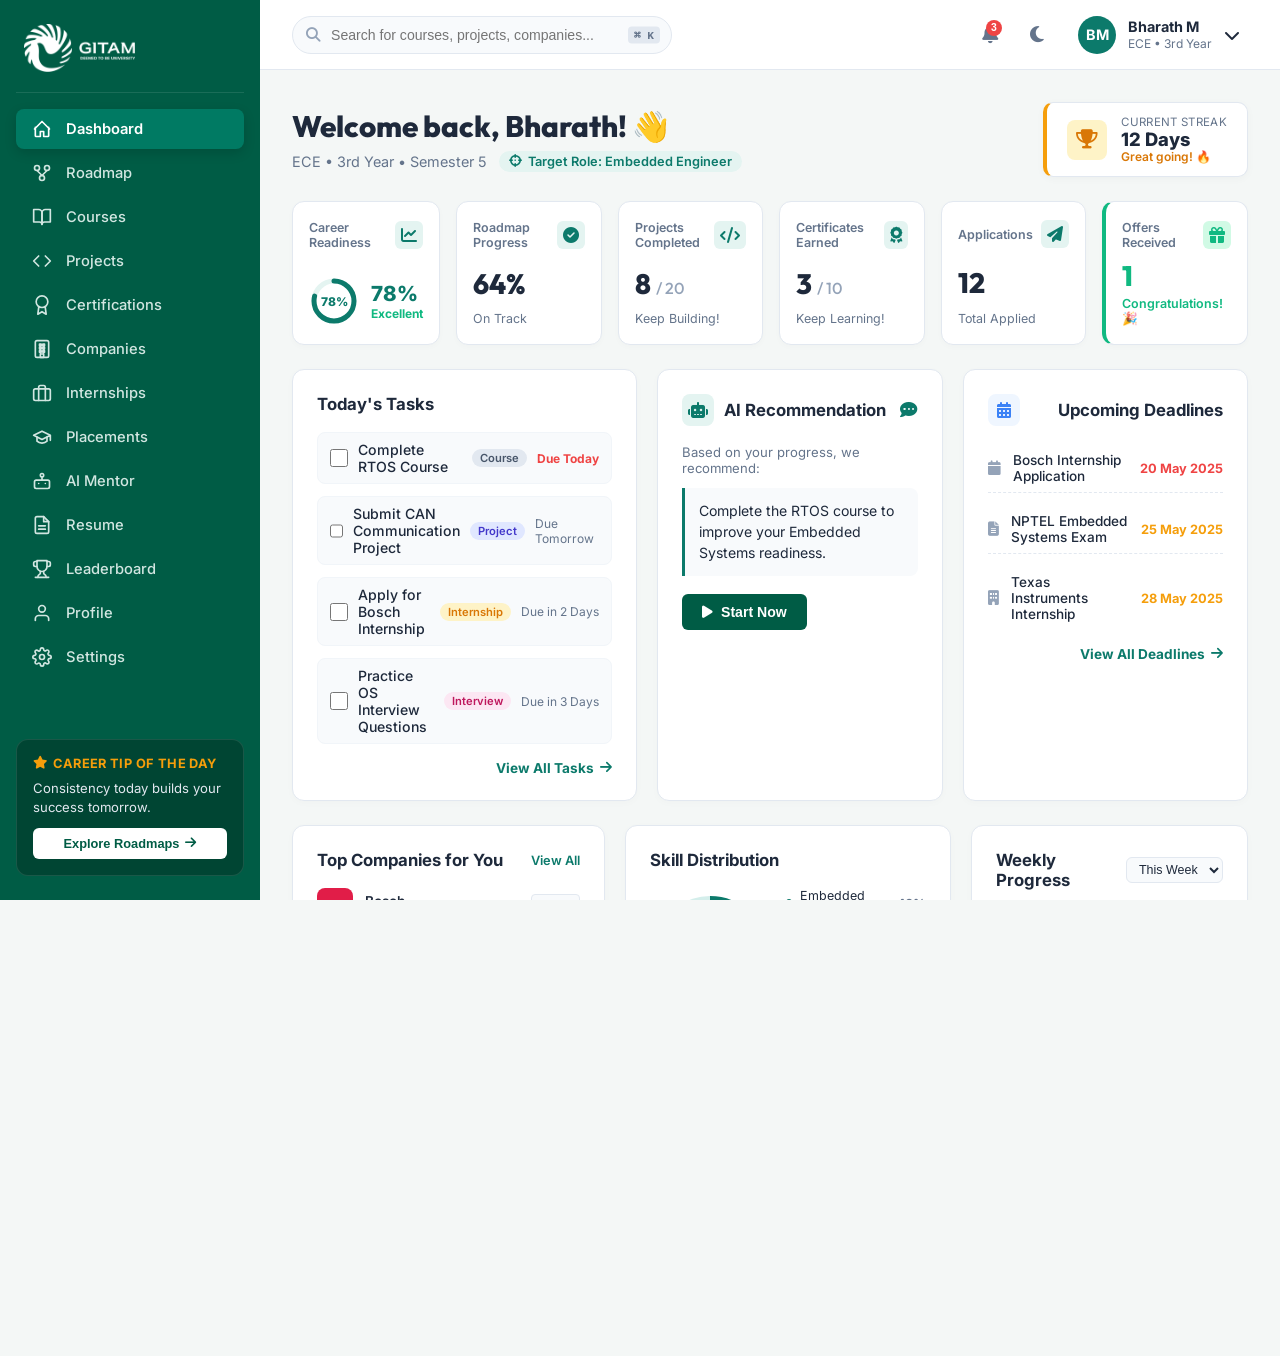
==== commit b84f464a: "fix: embed inline SVGs for all 13 sidebar navigation items and use official emblem logo" ====
--- a/frontend/dashboard.html
+++ b/frontend/dashboard.html
@@ -15,50 +15,63 @@
   <aside class="sidebar" id="sidebar">
     <!-- Logo -->
     <div class="sidebar-logo">
-      <img src="assets/gitam_logo_green.png" alt="GITAM" class="sidebar-logo-img">
+      <img src="assets/gitam_logo_beige.png" alt="GITAM Deemed to be University" class="sidebar-logo-img" style="height: 48px; width: auto; object-fit: contain;">
     </div>
 
     <!-- Nav Menu -->
     <nav class="sidebar-nav">
       <ul class="nav-list">
         <li class="nav-item active" data-page="dashboard">
-          <i class="fa-solid fa-house"></i><span>Dashboard</span>
+          <svg class="nav-svg" viewBox="0 0 24 24" width="20" height="20" fill="none" stroke="currentColor" stroke-width="2" stroke-linecap="round" stroke-linejoin="round"><path d="M3 12l9-9 9 9M4 10v10a1 1 0 001 1h5v-6h4v6h5a1 1 0 001-1V10"/></svg>
+          <span>Dashboard</span>
         </li>
         <li class="nav-item" data-page="roadmap">
-          <i class="fa-solid fa-diagram-project"></i><span>Roadmap</span>
+          <svg class="nav-svg" viewBox="0 0 24 24" width="20" height="20" fill="none" stroke="currentColor" stroke-width="2" stroke-linecap="round" stroke-linejoin="round"><circle cx="6" cy="6" r="3"/><circle cx="18" cy="6" r="3"/><circle cx="12" cy="18" r="3"/><line x1="6" y1="9" x2="12" y2="15"/><line x1="18" y1="9" x2="12" y2="15"/></svg>
+          <span>Roadmap</span>
         </li>
         <li class="nav-item" data-page="courses">
-          <i class="fa-solid fa-book-open"></i><span>Courses</span>
+          <svg class="nav-svg" viewBox="0 0 24 24" width="20" height="20" fill="none" stroke="currentColor" stroke-width="2" stroke-linecap="round" stroke-linejoin="round"><path d="M2 3h6a4 4 0 0 1 4 4v14a3 3 0 0 0-3-3H2z"/><path d="M22 3h-6a4 4 0 0 0-4 4v14a3 3 0 0 1 3-3h7z"/></svg>
+          <span>Courses</span>
         </li>
         <li class="nav-item" data-page="projects">
-          <i class="fa-solid fa-laptop-code"></i><span>Projects</span>
+          <svg class="nav-svg" viewBox="0 0 24 24" width="20" height="20" fill="none" stroke="currentColor" stroke-width="2" stroke-linecap="round" stroke-linejoin="round"><polyline points="16 18 22 12 16 6"/><polyline points="8 6 2 12 8 18"/></svg>
+          <span>Projects</span>
         </li>
         <li class="nav-item" data-page="certifications">
-          <i class="fa-solid fa-award"></i><span>Certifications</span>
+          <svg class="nav-svg" viewBox="0 0 24 24" width="20" height="20" fill="none" stroke="currentColor" stroke-width="2" stroke-linecap="round" stroke-linejoin="round"><circle cx="12" cy="8" r="7"/><polyline points="8.21 13.89 7 23 12 20 17 23 15.79 13.88"/></svg>
+          <span>Certifications</span>
         </li>
         <li class="nav-item" data-page="companies">
-          <i class="fa-solid fa-building"></i><span>Companies</span>
+          <svg class="nav-svg" viewBox="0 0 24 24" width="20" height="20" fill="none" stroke="currentColor" stroke-width="2" stroke-linecap="round" stroke-linejoin="round"><rect x="4" y="2" width="16" height="20" rx="2"/><path d="M9 6h2v2H9zM13 6h2v2h-2zM9 10h2v2H9zM13 10h2v2h-2zM9 14h2v2H9zM13 14h2v2h-2zM10 18h4v4h-4z"/></svg>
+          <span>Companies</span>
         </li>
         <li class="nav-item" data-page="internships">
-          <i class="fa-solid fa-briefcase"></i><span>Internships</span>
+          <svg class="nav-svg" viewBox="0 0 24 24" width="20" height="20" fill="none" stroke="currentColor" stroke-width="2" stroke-linecap="round" stroke-linejoin="round"><rect x="2" y="7" width="20" height="14" rx="2"/><path d="M16 21V5a2 2 0 0 0-2-2h-4a2 2 0 0 0-2 2v16"/></svg>
+          <span>Internships</span>
         </li>
         <li class="nav-item" data-page="placements">
-          <i class="fa-solid fa-user-graduate"></i><span>Placements</span>
+          <svg class="nav-svg" viewBox="0 0 24 24" width="20" height="20" fill="none" stroke="currentColor" stroke-width="2" stroke-linecap="round" stroke-linejoin="round"><path d="M22 10v6M2 10l10-5 10 5-10 5z"/><path d="M6 12v5c3 3 9 3 12 0v-5"/></svg>
+          <span>Placements</span>
         </li>
         <li class="nav-item" data-page="ai-mentor">
-          <i class="fa-solid fa-brain"></i><span>AI Mentor</span>
+          <svg class="nav-svg" viewBox="0 0 24 24" width="20" height="20" fill="none" stroke="currentColor" stroke-width="2" stroke-linecap="round" stroke-linejoin="round"><rect x="3" y="11" width="18" height="10" rx="2"/><circle cx="12" cy="5" r="2"/><path d="M12 7v4M8 15h.01M16 15h.01"/></svg>
+          <span>AI Mentor</span>
         </li>
         <li class="nav-item" data-page="resume">
-          <i class="fa-solid fa-file-lines"></i><span>Resume</span>
+          <svg class="nav-svg" viewBox="0 0 24 24" width="20" height="20" fill="none" stroke="currentColor" stroke-width="2" stroke-linecap="round" stroke-linejoin="round"><path d="M14 2H6a2 2 0 0 0-2 2v16a2 2 0 0 0 2 2h12a2 2 0 0 0 2-2V8z"/><polyline points="14 2 14 8 20 8"/><line x1="16" y1="13" x2="8" y2="13"/><line x1="16" y1="17" x2="8" y2="17"/></svg>
+          <span>Resume</span>
         </li>
         <li class="nav-item" data-page="leaderboard">
-          <i class="fa-solid fa-trophy"></i><span>Leaderboard</span>
+          <svg class="nav-svg" viewBox="0 0 24 24" width="20" height="20" fill="none" stroke="currentColor" stroke-width="2" stroke-linecap="round" stroke-linejoin="round"><path d="M6 9H4a2 2 0 0 1-2-2V5a2 2 0 0 1 2-2h2"/><path d="M18 9h2a2 2 0 0 0 2-2V5a2 2 0 0 0-2-2h-2"/><path d="M4 22h16"/><path d="M10 14.66V17c0 .55-.47.98-.97 1.21C7.85 18.75 7 20.24 7 22"/><path d="M14 14.66V17c0 .55.47.98.97 1.21C16.15 18.75 17 20.24 17 22"/><path d="M18 2H6v7a6 6 0 0 0 12 0V2z"/></svg>
+          <span>Leaderboard</span>
         </li>
         <li class="nav-item" data-page="profile">
-          <i class="fa-solid fa-circle-user"></i><span>Profile</span>
+          <svg class="nav-svg" viewBox="0 0 24 24" width="20" height="20" fill="none" stroke="currentColor" stroke-width="2" stroke-linecap="round" stroke-linejoin="round"><path d="M20 21v-2a4 4 0 0 0-4-4H8a4 4 0 0 0-4 4v2"/><circle cx="12" cy="7" r="4"/></svg>
+          <span>Profile</span>
         </li>
         <li class="nav-item" data-page="settings">
-          <i class="fa-solid fa-gear"></i><span>Settings</span>
+          <svg class="nav-svg" viewBox="0 0 24 24" width="20" height="20" fill="none" stroke="currentColor" stroke-width="2" stroke-linecap="round" stroke-linejoin="round"><circle cx="12" cy="12" r="3"/><path d="M19.4 15a1.65 1.65 0 0 0 .33 1.82l.06.06a2 2 0 0 1 0 2.83 2 2 0 0 1-2.83 0l-.06-.06a1.65 1.65 0 0 0-1.82-.33 1.65 1.65 0 0 0-1 1.51V21a2 2 0 0 1-2 2 2 2 0 0 1-2-2v-.09A1.65 1.65 0 0 0 9 19.4a1.65 1.65 0 0 0-1.82.33l-.06.06a2 2 0 0 1-2.83 0 2 2 0 0 1 0-2.83l.06-.06a1.65 1.65 0 0 0 .33-1.82 1.65 1.65 0 0 0-1.51-1H3a2 2 0 0 1-2-2 2 2 0 0 1 2-2h.09A1.65 1.65 0 0 0 4.6 9a1.65 1.65 0 0 0-.33-1.82l-.06-.06a2 2 0 0 1 0-2.83 2 2 0 0 1 2.83 0l.06.06a1.65 1.65 0 0 0 1.82.33H9a1.65 1.65 0 0 0 1-1.51V3a2 2 0 0 1 2-2 2 2 0 0 1 2 2v.09a1.65 1.65 0 0 0 1 1.51 1.65 1.65 0 0 0 1.82-.33l.06-.06a2 2 0 0 1 2.83 0 2 2 0 0 1 0 2.83l-.06.06a1.65 1.65 0 0 0-.33 1.82V9a1.65 1.65 0 0 0 1.51 1H21a2 2 0 0 1 2 2 2 2 0 0 1-2 2h-.09a1.65 1.65 0 0 0-1.51 1z"/></svg>
+          <span>Settings</span>
         </li>
       </ul>
     </nav>
--- a/frontend/dashboard.css
+++ b/frontend/dashboard.css
@@ -90,12 +90,14 @@
   transition: all 0.2s ease;
 }
 
-.nav-item i {
-  font-size: 1.1rem;
-  width: 22px;
-  text-align: center;
+.nav-item i,
+.nav-item .nav-svg {
+  width: 20px;
+  height: 20px;
+  stroke: #D1E6E1;
   color: #D1E6E1;
-  transition: color 0.2s ease;
+  flex-shrink: 0;
+  transition: stroke 0.2s ease, color 0.2s ease;
 }
 
 .nav-item:hover {
@@ -103,7 +105,9 @@
   color: #FFFFFF;
 }
 
-.nav-item:hover i {
+.nav-item:hover i,
+.nav-item:hover .nav-svg {
+  stroke: #FFFFFF;
   color: #FFFFFF;
 }
 
@@ -114,7 +118,9 @@
   box-shadow: 0 4px 12px rgba(0, 0, 0, 0.15);
 }
 
-.nav-item.active i {
+.nav-item.active i,
+.nav-item.active .nav-svg {
+  stroke: #FFFFFF;
   color: #FFFFFF;
 }
 
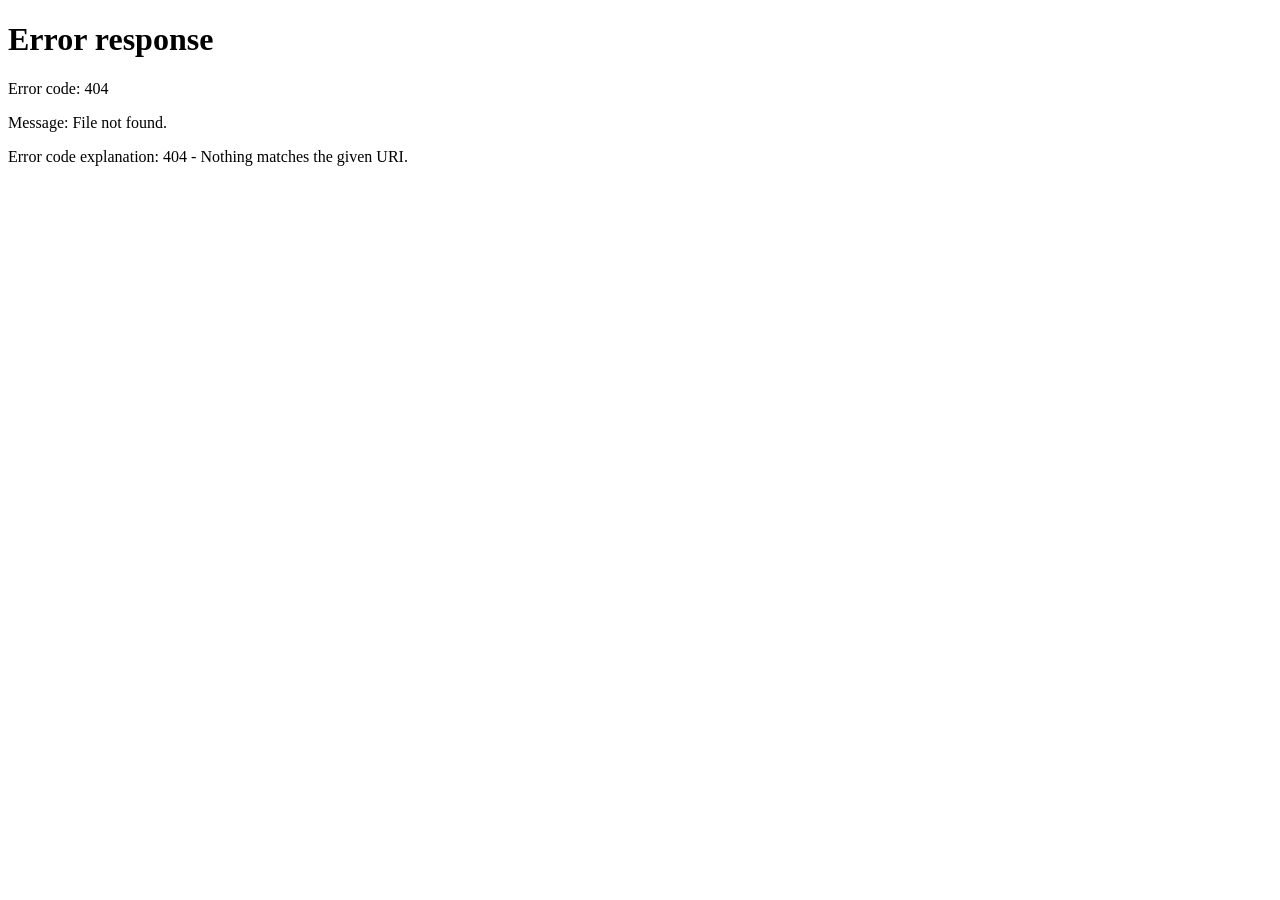
==== commit 7f8fe47e: "feat: full frontend-backend integration — all 13 views wired to real APIs, zero hardcoded data" ====
--- a/frontend/dashboard.html
+++ b/frontend/dashboard.html
@@ -6,6 +6,7 @@
   <title>Dashboard — GITAM CareerHub</title>
   <meta name="description" content="GITAM CareerHub Student Dashboard — Career Readiness, Roadmap, Tasks, AI Mentor">
   <link rel="stylesheet" href="dashboard.css">
+  <link rel="stylesheet" href="dashboard-views.css">
   <link rel="stylesheet" href="https://cdnjs.cloudflare.com/ajax/libs/font-awesome/6.5.1/css/all.min.css">
   <link href="https://fonts.googleapis.com/css2?family=Inter:wght@300;400;500;600;700&family=Outfit:wght@400;500;600;700;800&display=swap" rel="stylesheet">
 </head>
@@ -118,370 +119,523 @@
     <!-- ── PAGE CONTENT ──────────────────────────────────────────────── -->
     <main class="page-content" id="main-content">
 
-      <!-- Welcome Row -->
-      <div class="welcome-row">
-        <div class="welcome-left">
-          <h1 class="welcome-title">Welcome back, Bharath! 👋</h1>
-          <div class="welcome-meta">
-            <span>ECE • 3rd Year • Semester 5</span>
-            <span class="target-role-badge"><i class="fas fa-crosshairs"></i> Target Role: Embedded Engineer</span>
-          </div>
-        </div>
-        <div class="streak-card">
-          <div class="streak-icon"><i class="fas fa-trophy"></i></div>
-          <div class="streak-info">
-            <span class="streak-label">Current Streak</span>
-            <span class="streak-days">12 Days</span>
-            <span class="streak-sub">Great going! 🔥</span>
-          </div>
-        </div>
-      </div>
-
-      <!-- ── STATS ROW ──────────────────────────────────────────────── -->
-      <div class="stats-row">
-
-        <!-- Career Readiness -->
-        <div class="stat-card readiness-card">
-          <div class="stat-header">
-            <span class="stat-label">Career Readiness</span>
-            <i class="fas fa-chart-line stat-icon"></i>
-          </div>
-          <div class="readiness-body">
-            <div class="donut-wrap">
-              <svg viewBox="0 0 80 80" class="donut-svg">
-                <circle cx="40" cy="40" r="32" fill="none" stroke="#E4F4F1" stroke-width="8"/>
-                <circle cx="40" cy="40" r="32" fill="none" stroke="#0C7A6B" stroke-width="8"
-                  stroke-dasharray="201.06" stroke-dashoffset="43.23"
-                  stroke-linecap="round" transform="rotate(-90 40 40)"/>
-              </svg>
-              <span class="donut-pct">78%</span>
-            </div>
-            <div>
-              <div class="readiness-pct">78%</div>
-              <div class="readiness-grade">Excellent</div>
-            </div>
-          </div>
-        </div>
-
-        <!-- Roadmap Progress -->
-        <div class="stat-card">
-          <div class="stat-header">
-            <span class="stat-label">Roadmap Progress</span>
-            <i class="fas fa-check-circle stat-icon"></i>
-          </div>
-          <div class="stat-big">64%</div>
-          <div class="stat-sub">On Track</div>
-        </div>
-
-        <!-- Projects -->
-        <div class="stat-card">
-          <div class="stat-header">
-            <span class="stat-label">Projects Completed</span>
-            <i class="fas fa-code stat-icon"></i>
-          </div>
-          <div class="stat-big">8 <span class="stat-of">/ 20</span></div>
-          <div class="stat-sub">Keep Building!</div>
-        </div>
-
-        <!-- Certificates -->
-        <div class="stat-card">
-          <div class="stat-header">
-            <span class="stat-label">Certificates Earned</span>
-            <i class="fas fa-award stat-icon"></i>
-          </div>
-          <div class="stat-big">3 <span class="stat-of">/ 10</span></div>
-          <div class="stat-sub">Keep Learning!</div>
-        </div>
-
-        <!-- Applications -->
-        <div class="stat-card">
-          <div class="stat-header">
-            <span class="stat-label">Applications</span>
-            <i class="fas fa-paper-plane stat-icon"></i>
-          </div>
-          <div class="stat-big">12</div>
-          <div class="stat-sub">Total Applied</div>
-        </div>
-
-        <!-- Offers -->
-        <div class="stat-card offer-card">
-          <div class="stat-header">
-            <span class="stat-label">Offers Received</span>
-            <i class="fas fa-gift stat-icon offer-icon"></i>
-          </div>
-          <div class="stat-big offer-num">1</div>
-          <div class="stat-sub offer-sub">Congratulations! 🎉</div>
-        </div>
-
-      </div>
-
-      <!-- ── MIDDLE ROW ─────────────────────────────────────────────── -->
-      <div class="mid-row">
-
-        <!-- Today's Tasks -->
-        <div class="card tasks-card">
+      <!-- ── VIEW 1: DASHBOARD (Active Default) ─────────────────────── -->
+      <div class="tab-view active" id="view-dashboard">
+
+        <!-- Welcome Row -->
+        <div class="welcome-row">
+          <div class="welcome-left">
+            <h1 class="welcome-title">Welcome back, Bharath! 👋</h1>
+            <div class="welcome-meta">
+              <span>ECE • 3rd Year • Semester 5</span>
+              <span class="target-role-badge"><i class="fas fa-crosshairs"></i> Target Role: Embedded Engineer</span>
+            </div>
+          </div>
+          <div class="streak-card">
+            <div class="streak-icon"><i class="fas fa-trophy"></i></div>
+            <div class="streak-info">
+              <span class="streak-label">Current Streak</span>
+              <span class="streak-days">12 Days</span>
+              <span class="streak-sub">Great going! 🔥</span>
+            </div>
+          </div>
+        </div>
+
+        <!-- ── STATS ROW ──────────────────────────────────────────────── -->
+        <div class="stats-row">
+
+          <!-- Career Readiness -->
+          <div class="stat-card readiness-card">
+            <div class="stat-header">
+              <span class="stat-label">Career Readiness</span>
+              <i class="fas fa-chart-line stat-icon"></i>
+            </div>
+            <div class="readiness-body">
+              <div class="donut-wrap">
+                <svg viewBox="0 0 80 80" class="donut-svg">
+                  <circle cx="40" cy="40" r="32" fill="none" stroke="#E4F4F1" stroke-width="8"/>
+                  <circle cx="40" cy="40" r="32" fill="none" stroke="#0C7A6B" stroke-width="8"
+                    stroke-dasharray="201.06" stroke-dashoffset="43.23"
+                    stroke-linecap="round" transform="rotate(-90 40 40)"/>
+                </svg>
+                <span class="donut-pct">78%</span>
+              </div>
+              <div>
+                <div class="readiness-pct">78%</div>
+                <div class="readiness-grade">Excellent</div>
+              </div>
+            </div>
+          </div>
+
+          <!-- Roadmap Progress -->
+          <div class="stat-card">
+            <div class="stat-header">
+              <span class="stat-label">Roadmap Progress</span>
+              <i class="fas fa-check-circle stat-icon"></i>
+            </div>
+            <div class="stat-big">64%</div>
+            <div class="stat-sub">On Track</div>
+          </div>
+
+          <!-- Projects -->
+          <div class="stat-card">
+            <div class="stat-header">
+              <span class="stat-label">Projects Completed</span>
+              <i class="fas fa-code stat-icon"></i>
+            </div>
+            <div class="stat-big">8 <span class="stat-of">/ 20</span></div>
+            <div class="stat-sub">Keep Building!</div>
+          </div>
+
+          <!-- Certificates -->
+          <div class="stat-card">
+            <div class="stat-header">
+              <span class="stat-label">Certificates Earned</span>
+              <i class="fas fa-award stat-icon"></i>
+            </div>
+            <div class="stat-big">3 <span class="stat-of">/ 10</span></div>
+            <div class="stat-sub">Keep Learning!</div>
+          </div>
+
+          <!-- Applications -->
+          <div class="stat-card">
+            <div class="stat-header">
+              <span class="stat-label">Applications</span>
+              <i class="fas fa-paper-plane stat-icon"></i>
+            </div>
+            <div class="stat-big">12</div>
+            <div class="stat-sub">Total Applied</div>
+          </div>
+
+          <!-- Offers -->
+          <div class="stat-card offer-card">
+            <div class="stat-header">
+              <span class="stat-label">Offers Received</span>
+              <i class="fas fa-gift stat-icon offer-icon"></i>
+            </div>
+            <div class="stat-big offer-num">1</div>
+            <div class="stat-sub offer-sub">Congratulations! 🎉</div>
+          </div>
+
+        </div>
+
+        <!-- ── MIDDLE ROW ─────────────────────────────────────────────── -->
+        <div class="mid-row">
+
+          <!-- Today's Tasks -->
+          <div class="card tasks-card">
+            <div class="card-header">
+              <h3 class="card-title">Today's Tasks</h3>
+            </div>
+            <ul class="task-list" id="task-list">
+              <li class="task-item">
+                <input type="checkbox" class="task-check" id="t1">
+                <label for="t1" class="task-label">Complete RTOS Course</label>
+                <span class="task-tag course">Course</span>
+                <span class="task-due due-today">Due Today</span>
+              </li>
+              <li class="task-item">
+                <input type="checkbox" class="task-check" id="t2">
+                <label for="t2" class="task-label">Submit CAN Communication Project</label>
+                <span class="task-tag project">Project</span>
+                <span class="task-due">Due Tomorrow</span>
+              </li>
+              <li class="task-item">
+                <input type="checkbox" class="task-check" id="t3">
+                <label for="t3" class="task-label">Apply for Bosch Internship</label>
+                <span class="task-tag internship">Internship</span>
+                <span class="task-due">Due in 2 Days</span>
+              </li>
+              <li class="task-item">
+                <input type="checkbox" class="task-check" id="t4">
+                <label for="t4" class="task-label">Practice OS Interview Questions</label>
+                <span class="task-tag interview">Interview</span>
+                <span class="task-due">Due in 3 Days</span>
+              </li>
+            </ul>
+            <a href="#" class="card-footer-link">View All Tasks <i class="fas fa-arrow-right"></i></a>
+          </div>
+
+          <!-- AI Recommendation -->
+          <div class="card ai-card">
+            <div class="card-header ai-header">
+              <div class="ai-icon-wrap"><i class="fas fa-robot"></i></div>
+              <h3 class="card-title">AI Recommendation</h3>
+              <i class="fas fa-comment-dots ai-chat-icon"></i>
+            </div>
+            <p class="ai-desc">Based on your progress, we recommend:</p>
+            <div class="ai-highlight">
+              Complete the RTOS course to improve your Embedded Systems readiness.
+            </div>
+            <button class="btn-ai-start" id="ai-start-btn">
+              <i class="fas fa-play"></i> Start Now
+            </button>
+          </div>
+
+          <!-- Upcoming Deadlines -->
+          <div class="card deadlines-card">
+            <div class="card-header">
+              <div class="deadline-hd-icon"><i class="fas fa-calendar-alt"></i></div>
+              <h3 class="card-title">Upcoming Deadlines</h3>
+            </div>
+            <ul class="deadline-list">
+              <li class="deadline-item">
+                <i class="fas fa-calendar deadline-item-icon"></i>
+                <span class="deadline-name">Bosch Internship Application</span>
+                <span class="deadline-date urgent">20 May 2025</span>
+              </li>
+              <li class="deadline-item">
+                <i class="fas fa-file-alt deadline-item-icon"></i>
+                <span class="deadline-name">NPTEL Embedded Systems Exam</span>
+                <span class="deadline-date warning">25 May 2025</span>
+              </li>
+              <li class="deadline-item">
+                <i class="fas fa-building deadline-item-icon"></i>
+                <span class="deadline-name">Texas Instruments Internship</span>
+                <span class="deadline-date warning">28 May 2025</span>
+              </li>
+            </ul>
+            <a href="#" class="card-footer-link">View All Deadlines <i class="fas fa-arrow-right"></i></a>
+          </div>
+
+        </div>
+
+        <!-- ── BOTTOM ROW ─────────────────────────────────────────────── -->
+        <div class="bottom-row">
+
+          <!-- Top Companies -->
+          <div class="card companies-card">
+            <div class="card-header">
+              <h3 class="card-title">Top Companies for You</h3>
+              <a href="#" class="view-all-link">View All</a>
+            </div>
+            <ul class="company-list">
+              <li class="company-item">
+                <div class="company-logo bosch-logo">B</div>
+                <div class="company-info">
+                  <span class="company-name">Bosch</span>
+                  <div class="company-bar-wrap">
+                    <div class="company-bar" style="width: 82%;"></div>
+                  </div>
+                </div>
+                <span class="company-pct">82%</span>
+                <button class="btn-company-view">View</button>
+              </li>
+              <li class="company-item">
+                <div class="company-logo ti-logo">TI</div>
+                <div class="company-info">
+                  <span class="company-name">Texas Instruments</span>
+                  <div class="company-bar-wrap">
+                    <div class="company-bar" style="width: 76%;"></div>
+                  </div>
+                </div>
+                <span class="company-pct">76%</span>
+                <button class="btn-company-view">View</button>
+              </li>
+              <li class="company-item">
+                <div class="company-logo nxp-logo">NXP</div>
+                <div class="company-info">
+                  <span class="company-name">NXP Semiconductors</span>
+                  <div class="company-bar-wrap">
+                    <div class="company-bar" style="width: 72%;"></div>
+                  </div>
+                </div>
+                <span class="company-pct">72%</span>
+                <button class="btn-company-view">View</button>
+              </li>
+              <li class="company-item">
+                <div class="company-logo siemens-logo">S</div>
+                <div class="company-info">
+                  <span class="company-name">Siemens</span>
+                  <div class="company-bar-wrap">
+                    <div class="company-bar" style="width: 65%;"></div>
+                  </div>
+                </div>
+                <span class="company-pct">65%</span>
+                <button class="btn-company-view">View</button>
+              </li>
+            </ul>
+          </div>
+
+          <!-- Skill Distribution -->
+          <div class="card skill-card">
+            <div class="card-header">
+              <h3 class="card-title">Skill Distribution</h3>
+            </div>
+            <div class="skill-body">
+              <div class="skill-donut-wrap">
+                <svg viewBox="0 0 120 120" class="skill-donut">
+                  <circle cx="60" cy="60" r="48" fill="none" stroke="#0C7A6B" stroke-width="18"
+                    stroke-dasharray="120.63 180.96" stroke-dashoffset="0"
+                    transform="rotate(-90 60 60)"/>
+                  <circle cx="60" cy="60" r="48" fill="none" stroke="#0E9B87" stroke-width="18"
+                    stroke-dasharray="75.40 226.19" stroke-dashoffset="-120.63"
+                    transform="rotate(-90 60 60)"/>
+                  <circle cx="60" cy="60" r="48" fill="none" stroke="#5BC8B8" stroke-width="18"
+                    stroke-dasharray="45.24 256.35" stroke-dashoffset="-196.03"
+                    transform="rotate(-90 60 60)"/>
+                  <circle cx="60" cy="60" r="48" fill="none" stroke="#A8DDD6" stroke-width="18"
+                    stroke-dasharray="30.16 271.43" stroke-dashoffset="-241.27"
+                    transform="rotate(-90 60 60)"/>
+                  <circle cx="60" cy="60" r="48" fill="none" stroke="#D4EEEB" stroke-width="18"
+                    stroke-dasharray="30.16 271.43" stroke-dashoffset="-271.43"
+                    transform="rotate(-90 60 60)"/>
+                  <text x="60" y="55" text-anchor="middle" font-size="14" font-weight="800" fill="#0C7A6B">64%</text>
+                  <text x="60" y="70" text-anchor="middle" font-size="8" fill="#5A8C85">Overall</text>
+                </svg>
+              </div>
+              <ul class="skill-legend">
+                <li><span class="legend-dot" style="background:#0C7A6B"></span>Embedded Systems<span class="legend-pct">40%</span></li>
+                <li><span class="legend-dot" style="background:#0E9B87"></span>C Programming<span class="legend-pct">25%</span></li>
+                <li><span class="legend-dot" style="background:#5BC8B8"></span>RTOS<span class="legend-pct">15%</span></li>
+                <li><span class="legend-dot" style="background:#A8DDD6"></span>Communication<span class="legend-pct">10%</span></li>
+                <li><span class="legend-dot" style="background:#D4EEEB"></span>Others<span class="legend-pct">10%</span></li>
+              </ul>
+            </div>
+            <a href="#" class="card-footer-link">View Full Report <i class="fas fa-arrow-right"></i></a>
+          </div>
+
+          <!-- Weekly Progress Chart -->
+          <div class="card progress-card">
+            <div class="card-header">
+              <h3 class="card-title">Weekly Progress</h3>
+              <select class="week-select" id="week-select">
+                <option>This Week</option>
+                <option>Last Week</option>
+              </select>
+            </div>
+            <div class="chart-wrap">
+              <div class="chart-y-labels">
+                <span>100%</span><span>75%</span><span>50%</span><span>25%</span><span>0%</span>
+              </div>
+              <div class="chart-area">
+                <svg viewBox="0 0 280 120" class="line-chart" preserveAspectRatio="none">
+                  <defs>
+                    <linearGradient id="chartGrad" x1="0" y1="0" x2="0" y2="1">
+                      <stop offset="0%" stop-color="#0C7A6B" stop-opacity="0.25"/>
+                      <stop offset="100%" stop-color="#0C7A6B" stop-opacity="0"/>
+                    </linearGradient>
+                  </defs>
+                  <line x1="0" y1="0" x2="280" y2="0" stroke="#E4F4F1" stroke-width="1"/>
+                  <line x1="0" y1="30" x2="280" y2="30" stroke="#E4F4F1" stroke-width="1"/>
+                  <line x1="0" y1="60" x2="280" y2="60" stroke="#E4F4F1" stroke-width="1"/>
+                  <line x1="0" y1="90" x2="280" y2="90" stroke="#E4F4F1" stroke-width="1"/>
+                  <line x1="0" y1="120" x2="280" y2="120" stroke="#E4F4F1" stroke-width="1"/>
+                  <path d="M0,90 L40,80 L80,65 L120,55 L160,40 L200,30 L240,15 L280,10 L280,120 L0,120 Z" fill="url(#chartGrad)"/>
+                  <path d="M0,90 L40,80 L80,65 L120,55 L160,40 L200,30 L240,15 L280,10" fill="none" stroke="#0C7A6B" stroke-width="2.5" stroke-linecap="round" stroke-linejoin="round"/>
+                  <circle cx="0" cy="90" r="4" fill="#0C7A6B"/>
+                  <circle cx="40" cy="80" r="4" fill="#0C7A6B"/>
+                  <circle cx="80" cy="65" r="4" fill="#0C7A6B"/>
+                  <circle cx="120" cy="55" r="4" fill="#0C7A6B"/>
+                  <circle cx="160" cy="40" r="4" fill="#0C7A6B"/>
+                  <circle cx="200" cy="30" r="4" fill="#0C7A6B"/>
+                  <circle cx="240" cy="15" r="4" fill="#0C7A6B"/>
+                  <circle cx="280" cy="10" r="5" fill="#0C7A6B" stroke="white" stroke-width="2"/>
+                </svg>
+                <div class="chart-x-labels">
+                  <span>Mon</span><span>Tue</span><span>Wed</span><span>Thu</span><span>Fri</span><span>Sat</span><span>Sun</span>
+                </div>
+              </div>
+            </div>
+            <a href="#" class="card-footer-link">View Analytics <i class="fas fa-arrow-right"></i></a>
+          </div>
+
+        </div>
+
+        <!-- ── RECENT ACTIVITY ─────────────────────────────────────────── -->
+        <div class="card activity-card">
           <div class="card-header">
-            <h3 class="card-title">Today's Tasks</h3>
-          </div>
-          <ul class="task-list" id="task-list">
-            <li class="task-item">
-              <input type="checkbox" class="task-check" id="t1">
-              <label for="t1" class="task-label">Complete RTOS Course</label>
-              <span class="task-tag course">Course</span>
-              <span class="task-due due-today">Due Today</span>
-            </li>
-            <li class="task-item">
-              <input type="checkbox" class="task-check" id="t2">
-              <label for="t2" class="task-label">Submit CAN Communication Project</label>
-              <span class="task-tag project">Project</span>
-              <span class="task-due">Due Tomorrow</span>
-            </li>
-            <li class="task-item">
-              <input type="checkbox" class="task-check" id="t3">
-              <label for="t3" class="task-label">Apply for Bosch Internship</label>
-              <span class="task-tag internship">Internship</span>
-              <span class="task-due">Due in 2 Days</span>
-            </li>
-            <li class="task-item">
-              <input type="checkbox" class="task-check" id="t4">
-              <label for="t4" class="task-label">Practice OS Interview Questions</label>
-              <span class="task-tag interview">Interview</span>
-              <span class="task-due">Due in 3 Days</span>
-            </li>
-          </ul>
-          <a href="#" class="card-footer-link">View All Tasks <i class="fas fa-arrow-right"></i></a>
-        </div>
-
-        <!-- AI Recommendation -->
-        <div class="card ai-card">
-          <div class="card-header ai-header">
-            <div class="ai-icon-wrap"><i class="fas fa-robot"></i></div>
-            <h3 class="card-title">AI Recommendation</h3>
-            <i class="fas fa-comment-dots ai-chat-icon"></i>
-          </div>
-          <p class="ai-desc">Based on your progress, we recommend:</p>
-          <div class="ai-highlight">
-            Complete the RTOS course to improve your Embedded Systems readiness.
-          </div>
-          <button class="btn-ai-start" id="ai-start-btn">
-            <i class="fas fa-play"></i> Start Now
-          </button>
-        </div>
-
-        <!-- Upcoming Deadlines -->
-        <div class="card deadlines-card">
+            <h3 class="card-title">Recent Activity</h3>
+            <a href="#" class="view-all-link">View All Activity <i class="fas fa-arrow-right"></i></a>
+          </div>
+          <div class="activity-grid">
+            <div class="activity-item">
+              <div class="activity-icon course-icon"><i class="fas fa-book-open"></i></div>
+              <div class="activity-info">
+                <p class="activity-text">Completed "Introduction to Embedded Systems"</p>
+                <span class="activity-time">2 hours ago</span>
+              </div>
+            </div>
+            <div class="activity-item">
+              <div class="activity-icon project-icon"><i class="fas fa-code"></i></div>
+              <div class="activity-info">
+                <p class="activity-text">Submitted CAN Communication Project</p>
+                <span class="activity-time">1 day ago</span>
+              </div>
+            </div>
+            <div class="activity-item">
+              <div class="activity-icon cert-icon"><i class="fas fa-award"></i></div>
+              <div class="activity-info">
+                <p class="activity-text">Earned certificate in C Programming</p>
+                <span class="activity-time">3 days ago</span>
+              </div>
+            </div>
+            <div class="activity-item">
+              <div class="activity-icon apply-icon"><i class="fas fa-briefcase"></i></div>
+              <div class="activity-info">
+                <p class="activity-text">Applied for Bosch Internship</p>
+                <span class="activity-time">4 days ago</span>
+              </div>
+            </div>
+          </div>
+        </div>
+
+      </div>
+
+      <!-- ── VIEW 2: ROADMAP ─────────────────────────────────────────── -->
+      <div class="tab-view" id="view-roadmap">
+        <div class="card-header" style="margin-bottom:16px;">
+          <h2 style="font-size:1.3rem;font-weight:700;color:var(--text-main);"><i class="fas fa-route" style="color:var(--accent-light);margin-right:8px;"></i>Academic Roadmap & Milestone Engine</h2>
+        </div>
+        <div id="roadmap-content"></div>
+      </div>
+
+      <!-- ── VIEW 3: COURSES ─────────────────────────────────────────── -->
+      <div class="tab-view" id="view-courses">
+        <div class="card-header" style="margin-bottom:16px;">
+          <h2 style="font-size:1.3rem;font-weight:700;color:var(--text-main);"><i class="fas fa-book-open" style="color:var(--accent-light);margin-right:8px;"></i>Courses & Skill Tracks</h2>
+        </div>
+        <div id="courses-content"></div>
+      </div>
+
+      <!-- ── VIEW 4: PROJECTS ────────────────────────────────────────── -->
+      <div class="tab-view" id="view-projects">
+        <div class="card-header" style="margin-bottom:16px;">
+          <h2 style="font-size:1.3rem;font-weight:700;color:var(--text-main);"><i class="fas fa-laptop-code" style="color:var(--accent-light);margin-right:8px;"></i>Industry Projects & Submissions</h2>
+        </div>
+        <div id="projects-content"></div>
+      </div>
+
+      <!-- ── VIEW 5: CERTIFICATIONS ─────────────────────────────────── -->
+      <div class="tab-view" id="view-certifications">
+        <div class="card-header" style="margin-bottom:16px;">
+          <h2 style="font-size:1.3rem;font-weight:700;color:var(--text-main);"><i class="fas fa-award" style="color:var(--accent-light);margin-right:8px;"></i>Certifications Vault</h2>
+        </div>
+        <div id="certifications-content"></div>
+      </div>
+
+      <!-- ── VIEW 6: COMPANIES ───────────────────────────────────────── -->
+      <div class="tab-view" id="view-companies">
+        <div class="card-header" style="margin-bottom:16px;">
+          <h2 style="font-size:1.3rem;font-weight:700;color:var(--text-main);"><i class="fas fa-building" style="color:var(--accent-light);margin-right:8px;"></i>Recruiter & Company Readiness</h2>
+        </div>
+        <div id="companies-content"></div>
+      </div>
+
+      <!-- ── VIEW 7: INTERNSHIPS ─────────────────────────────────────── -->
+      <div class="tab-view" id="view-internships">
+        <div class="card-header" style="margin-bottom:16px;">
+          <h2 style="font-size:1.3rem;font-weight:700;color:var(--text-main);"><i class="fas fa-briefcase" style="color:var(--accent-light);margin-right:8px;"></i>Internship Portal</h2>
+        </div>
+        <div id="internships-content"></div>
+      </div>
+
+      <!-- ── VIEW 8: PLACEMENTS ──────────────────────────────────────── -->
+      <div class="tab-view" id="view-placements">
+        <div class="card-header" style="margin-bottom:16px;">
+          <h2 style="font-size:1.3rem;font-weight:700;color:var(--text-main);"><i class="fas fa-user-graduate" style="color:var(--accent-light);margin-right:8px;"></i>Placement Drives & Offers</h2>
+        </div>
+        <div id="placements-content"></div>
+      </div>
+
+      <!-- ── VIEW 9: AI MENTOR ───────────────────────────────────────── -->
+      <div class="tab-view" id="view-ai-mentor">
+        <div class="ai-mentor-layout">
+          <!-- Sidebar: Conversations -->
+          <div class="ai-sidebar">
+            <div class="card">
+              <div class="card-header">
+                <h3 class="card-title">Conversations</h3>
+                <button class="btn-new-conv" onclick="aiConversationId=null;document.getElementById('ai-messages').innerHTML='<div class=\'ai-welcome\'><span>🤖</span><p>Start a new conversation!</p></div>';">
+                  <i class="fas fa-plus"></i> New
+                </button>
+              </div>
+              <div id="ai-conv-list" class="ai-conv-list"></div>
+            </div>
+          </div>
+          <!-- Main: Chat -->
+          <div class="ai-main">
+            <div class="card ai-chat-card">
+              <div class="card-header">
+                <div style="display:flex;align-items:center;gap:10px;">
+                  <div class="ai-icon-wrap"><i class="fas fa-robot"></i></div>
+                  <h3 class="card-title">AI Career Mentor</h3>
+                </div>
+                <select id="ai-tool-select" class="week-select">
+                  <option value="career_advisor">Career Advisor</option>
+                  <option value="roadmap_advisor">Roadmap Advisor</option>
+                  <option value="skill_gap_analyzer">Skill Gap Analyzer</option>
+                  <option value="resume_advisor">Resume Advisor</option>
+                  <option value="interview_coach">Interview Coach</option>
+                  <option value="company_readiness">Company Readiness</option>
+                  <option value="project_recommender">Project Recommender</option>
+                  <option value="certification_recommender">Cert Recommender</option>
+                  <option value="weekly_planner">Weekly Planner</option>
+                </select>
+              </div>
+              <div id="ai-messages" class="ai-messages">
+                <div class="ai-welcome">
+                  <span>🤖</span>
+                  <p>Hi! I'm your AI Career Mentor. Ask me anything about your career path, skills, or job readiness!</p>
+                </div>
+              </div>
+              <div class="ai-input-row">
+                <input type="text" id="ai-input" class="ai-input" placeholder="Ask your AI Mentor..." onkeydown="if(event.key==='Enter')sendAIMessage()">
+                <button class="btn-ai-send" onclick="sendAIMessage()">
+                  <i class="fas fa-paper-plane"></i>
+                </button>
+              </div>
+            </div>
+          </div>
+        </div>
+      </div>
+
+      <!-- ── VIEW 10: RESUME ─────────────────────────────────────────────── -->
+      <div class="tab-view" id="view-resume">
+        <div class="card-header" style="margin-bottom:16px;">
+          <h2 style="font-size:1.3rem;font-weight:700;color:var(--text-main);"><i class="fas fa-file-alt" style="color:var(--accent-light);margin-right:8px;"></i>Resume & Portfolio</h2>
+        </div>
+        <div id="resume-content"></div>
+      </div>
+
+      <!-- ── VIEW 11: LEADERBOARD ───────────────────────────────────────── -->
+      <div class="tab-view" id="view-leaderboard">
+        <div class="card-header" style="margin-bottom:16px;">
+          <h2 style="font-size:1.3rem;font-weight:700;color:var(--text-main);"><i class="fas fa-trophy" style="color:var(--accent-light);margin-right:8px;"></i>Leaderboard & Rankings</h2>
+        </div>
+        <div id="leaderboard-content"></div>
+      </div>
+
+      <!-- ── VIEW 12: PROFILE ────────────────────────────────────────────── -->
+      <div class="tab-view" id="view-profile">
+        <div class="card-header" style="margin-bottom:16px;">
+          <h2 style="font-size:1.3rem;font-weight:700;color:var(--text-main);"><i class="fas fa-user-circle" style="color:var(--accent-light);margin-right:8px;"></i>Student Profile</h2>
+        </div>
+        <div id="profile-content"></div>
+      </div>
+
+      <!-- ── VIEW 13: SETTINGS ───────────────────────────────────────────── -->
+      <div class="tab-view" id="view-settings">
+        <div class="card">
           <div class="card-header">
-            <div class="deadline-hd-icon"><i class="fas fa-calendar-alt"></i></div>
-            <h3 class="card-title">Upcoming Deadlines</h3>
-          </div>
-          <ul class="deadline-list">
-            <li class="deadline-item">
-              <i class="fas fa-calendar deadline-item-icon"></i>
-              <span class="deadline-name">Bosch Internship Application</span>
-              <span class="deadline-date urgent">20 May 2025</span>
-            </li>
-            <li class="deadline-item">
-              <i class="fas fa-file-alt deadline-item-icon"></i>
-              <span class="deadline-name">NPTEL Embedded Systems Exam</span>
-              <span class="deadline-date warning">25 May 2025</span>
-            </li>
-            <li class="deadline-item">
-              <i class="fas fa-building deadline-item-icon"></i>
-              <span class="deadline-name">Texas Instruments Internship</span>
-              <span class="deadline-date warning">28 May 2025</span>
-            </li>
-          </ul>
-          <a href="#" class="card-footer-link">View All Deadlines <i class="fas fa-arrow-right"></i></a>
-        </div>
-
-      </div>
-
-      <!-- ── BOTTOM ROW ─────────────────────────────────────────────── -->
-      <div class="bottom-row">
-
-        <!-- Top Companies -->
-        <div class="card companies-card">
-          <div class="card-header">
-            <h3 class="card-title">Top Companies for You</h3>
-            <a href="#" class="view-all-link">View All</a>
-          </div>
-          <ul class="company-list">
-            <li class="company-item">
-              <div class="company-logo bosch-logo">B</div>
-              <div class="company-info">
-                <span class="company-name">Bosch</span>
-                <div class="company-bar-wrap">
-                  <div class="company-bar" style="width: 82%;"></div>
-                </div>
-              </div>
-              <span class="company-pct">82%</span>
-              <button class="btn-company-view">View</button>
-            </li>
-            <li class="company-item">
-              <div class="company-logo ti-logo">TI</div>
-              <div class="company-info">
-                <span class="company-name">Texas Instruments</span>
-                <div class="company-bar-wrap">
-                  <div class="company-bar" style="width: 76%;"></div>
-                </div>
-              </div>
-              <span class="company-pct">76%</span>
-              <button class="btn-company-view">View</button>
-            </li>
-            <li class="company-item">
-              <div class="company-logo nxp-logo">NXP</div>
-              <div class="company-info">
-                <span class="company-name">NXP Semiconductors</span>
-                <div class="company-bar-wrap">
-                  <div class="company-bar" style="width: 72%;"></div>
-                </div>
-              </div>
-              <span class="company-pct">72%</span>
-              <button class="btn-company-view">View</button>
-            </li>
-            <li class="company-item">
-              <div class="company-logo siemens-logo">S</div>
-              <div class="company-info">
-                <span class="company-name">Siemens</span>
-                <div class="company-bar-wrap">
-                  <div class="company-bar" style="width: 65%;"></div>
-                </div>
-              </div>
-              <span class="company-pct">65%</span>
-              <button class="btn-company-view">View</button>
-            </li>
-          </ul>
-        </div>
-
-        <!-- Skill Distribution -->
-        <div class="card skill-card">
-          <div class="card-header">
-            <h3 class="card-title">Skill Distribution</h3>
-          </div>
-          <div class="skill-body">
-            <div class="skill-donut-wrap">
-              <svg viewBox="0 0 120 120" class="skill-donut">
-                <!-- Embedded Systems 40% -->
-                <circle cx="60" cy="60" r="48" fill="none" stroke="#0C7A6B" stroke-width="18"
-                  stroke-dasharray="120.63 180.96" stroke-dashoffset="0"
-                  transform="rotate(-90 60 60)"/>
-                <!-- C Programming 25% -->
-                <circle cx="60" cy="60" r="48" fill="none" stroke="#0E9B87" stroke-width="18"
-                  stroke-dasharray="75.40 226.19" stroke-dashoffset="-120.63"
-                  transform="rotate(-90 60 60)"/>
-                <!-- RTOS 15% -->
-                <circle cx="60" cy="60" r="48" fill="none" stroke="#5BC8B8" stroke-width="18"
-                  stroke-dasharray="45.24 256.35" stroke-dashoffset="-196.03"
-                  transform="rotate(-90 60 60)"/>
-                <!-- Communication 10% -->
-                <circle cx="60" cy="60" r="48" fill="none" stroke="#A8DDD6" stroke-width="18"
-                  stroke-dasharray="30.16 271.43" stroke-dashoffset="-241.27"
-                  transform="rotate(-90 60 60)"/>
-                <!-- Others 10% -->
-                <circle cx="60" cy="60" r="48" fill="none" stroke="#D4EEEB" stroke-width="18"
-                  stroke-dasharray="30.16 271.43" stroke-dashoffset="-271.43"
-                  transform="rotate(-90 60 60)"/>
-                <text x="60" y="55" text-anchor="middle" font-size="14" font-weight="800" fill="#0C7A6B">64%</text>
-                <text x="60" y="70" text-anchor="middle" font-size="8" fill="#5A8C85">Overall</text>
-              </svg>
-            </div>
-            <ul class="skill-legend">
-              <li><span class="legend-dot" style="background:#0C7A6B"></span>Embedded Systems<span class="legend-pct">40%</span></li>
-              <li><span class="legend-dot" style="background:#0E9B87"></span>C Programming<span class="legend-pct">25%</span></li>
-              <li><span class="legend-dot" style="background:#5BC8B8"></span>RTOS<span class="legend-pct">15%</span></li>
-              <li><span class="legend-dot" style="background:#A8DDD6"></span>Communication<span class="legend-pct">10%</span></li>
-              <li><span class="legend-dot" style="background:#D4EEEB"></span>Others<span class="legend-pct">10%</span></li>
-            </ul>
-          </div>
-          <a href="#" class="card-footer-link">View Full Report <i class="fas fa-arrow-right"></i></a>
-        </div>
-
-        <!-- Weekly Progress Chart -->
-        <div class="card progress-card">
-          <div class="card-header">
-            <h3 class="card-title">Weekly Progress</h3>
-            <select class="week-select" id="week-select">
-              <option>This Week</option>
-              <option>Last Week</option>
-            </select>
-          </div>
-          <div class="chart-wrap">
-            <div class="chart-y-labels">
-              <span>100%</span><span>75%</span><span>50%</span><span>25%</span><span>0%</span>
-            </div>
-            <div class="chart-area">
-              <svg viewBox="0 0 280 120" class="line-chart" preserveAspectRatio="none">
-                <defs>
-                  <linearGradient id="chartGrad" x1="0" y1="0" x2="0" y2="1">
-                    <stop offset="0%" stop-color="#0C7A6B" stop-opacity="0.25"/>
-                    <stop offset="100%" stop-color="#0C7A6B" stop-opacity="0"/>
-                  </linearGradient>
-                </defs>
-                <!-- Grid lines -->
-                <line x1="0" y1="0" x2="280" y2="0" stroke="#E4F4F1" stroke-width="1"/>
-                <line x1="0" y1="30" x2="280" y2="30" stroke="#E4F4F1" stroke-width="1"/>
-                <line x1="0" y1="60" x2="280" y2="60" stroke="#E4F4F1" stroke-width="1"/>
-                <line x1="0" y1="90" x2="280" y2="90" stroke="#E4F4F1" stroke-width="1"/>
-                <line x1="0" y1="120" x2="280" y2="120" stroke="#E4F4F1" stroke-width="1"/>
-                <!-- Area fill -->
-                <path d="M0,90 L40,80 L80,65 L120,55 L160,40 L200,30 L240,15 L280,10 L280,120 L0,120 Z"
-                      fill="url(#chartGrad)"/>
-                <!-- Line -->
-                <path d="M0,90 L40,80 L80,65 L120,55 L160,40 L200,30 L240,15 L280,10"
-                      fill="none" stroke="#0C7A6B" stroke-width="2.5" stroke-linecap="round" stroke-linejoin="round"/>
-                <!-- Dots -->
-                <circle cx="0" cy="90" r="4" fill="#0C7A6B"/>
-                <circle cx="40" cy="80" r="4" fill="#0C7A6B"/>
-                <circle cx="80" cy="65" r="4" fill="#0C7A6B"/>
-                <circle cx="120" cy="55" r="4" fill="#0C7A6B"/>
-                <circle cx="160" cy="40" r="4" fill="#0C7A6B"/>
-                <circle cx="200" cy="30" r="4" fill="#0C7A6B"/>
-                <circle cx="240" cy="15" r="4" fill="#0C7A6B"/>
-                <circle cx="280" cy="10" r="5" fill="#0C7A6B" stroke="white" stroke-width="2"/>
-              </svg>
-              <div class="chart-x-labels">
-                <span>Mon</span><span>Tue</span><span>Wed</span><span>Thu</span><span>Fri</span><span>Sat</span><span>Sun</span>
-              </div>
-            </div>
-          </div>
-          <a href="#" class="card-footer-link">View Analytics <i class="fas fa-arrow-right"></i></a>
-        </div>
-
-      </div>
-
-      <!-- ── RECENT ACTIVITY ─────────────────────────────────────────── -->
-      <div class="card activity-card">
-        <div class="card-header">
-          <h3 class="card-title">Recent Activity</h3>
-          <a href="#" class="view-all-link">View All Activity <i class="fas fa-arrow-right"></i></a>
-        </div>
-        <div class="activity-grid">
-          <div class="activity-item">
-            <div class="activity-icon course-icon"><i class="fas fa-book-open"></i></div>
-            <div class="activity-info">
-              <p class="activity-text">Completed "Introduction to Embedded Systems"</p>
-              <span class="activity-time">2 hours ago</span>
-            </div>
-          </div>
-          <div class="activity-item">
-            <div class="activity-icon project-icon"><i class="fas fa-code"></i></div>
-            <div class="activity-info">
-              <p class="activity-text">Submitted CAN Communication Project</p>
-              <span class="activity-time">1 day ago</span>
-            </div>
-          </div>
-          <div class="activity-item">
-            <div class="activity-icon cert-icon"><i class="fas fa-award"></i></div>
-            <div class="activity-info">
-              <p class="activity-text">Earned certificate in C Programming</p>
-              <span class="activity-time">3 days ago</span>
-            </div>
-          </div>
-          <div class="activity-item">
-            <div class="activity-icon apply-icon"><i class="fas fa-briefcase"></i></div>
-            <div class="activity-info">
-              <p class="activity-text">Applied for Bosch Internship</p>
-              <span class="activity-time">4 days ago</span>
+            <h3 class="card-title"><i class="fas fa-cog" style="color:var(--accent-light);margin-right:8px;"></i>Account & System Settings</h3>
+          </div>
+          <div class="settings-grid">
+            <div class="settings-section">
+              <h4 class="settings-section-title">Appearance</h4>
+              <div class="settings-row">
+                <span>Dark Mode</span>
+                <label class="toggle-switch">
+                  <input type="checkbox" id="settings-dark-toggle" onchange="applyTheme(this.checked);localStorage.setItem('theme',this.checked?'dark':'light');">
+                  <span class="toggle-slider"></span>
+                </label>
+              </div>
+            </div>
+            <div class="settings-section">
+              <h4 class="settings-section-title">Session</h4>
+              <button class="btn-logout" onclick="localStorage.removeItem('access_token');sessionStorage.removeItem('access_token');window.location.href='/landing/login.html';">
+                <i class="fas fa-sign-out-alt"></i> Sign Out
+              </button>
             </div>
           </div>
         </div>
@@ -490,6 +644,7 @@
     </main>
   </div>
 
+  <script src="api.js"></script>
   <script src="dashboard.js"></script>
 </body>
 </html>
--- a/frontend/dashboard.css
+++ b/frontend/dashboard.css
@@ -320,12 +320,25 @@
   color: var(--text-muted);
 }
 
-/* ── PAGE CONTENT ──────────────────────────────────────────────────── */
+/* ── PAGE CONTENT & TAB VIEWS ────────────────────────────────────────── */
 .page-content {
   padding: 32px;
-  display: flex;
+}
+
+.tab-view {
+  display: none;
   flex-direction: column;
   gap: 24px;
+  animation: fadeIn 0.3s ease;
+}
+
+.tab-view.active {
+  display: flex;
+}
+
+@keyframes fadeIn {
+  from { opacity: 0; transform: translateY(6px); }
+  to { opacity: 1; transform: translateY(0); }
 }
 
 /* Welcome Row */
--- a/frontend/dashboard-views.css
+++ b/frontend/dashboard-views.css
@@ -0,0 +1,667 @@
+/* ==========================================================================
+   GITAM CareerHub — Dashboard Views CSS (Supplementary Styles)
+   Loading states, empty states, error states, view cards, AI chat, etc.
+   ========================================================================== */
+
+/* ── STATE BOXES ──────────────────────────────────────────────────────────── */
+.state-box {
+  display: flex;
+  flex-direction: column;
+  align-items: center;
+  justify-content: center;
+  padding: 60px 24px;
+  gap: 16px;
+  text-align: center;
+  color: var(--text-muted);
+  font-size: 0.95rem;
+}
+.state-icon {
+  font-size: 2.5rem;
+  line-height: 1;
+}
+.loading-box .spinner {
+  width: 40px;
+  height: 40px;
+  border: 4px solid #E4F4F1;
+  border-top-color: #0C7A6B;
+  border-radius: 50%;
+  animation: spin 0.8s linear infinite;
+}
+@keyframes spin { to { transform: rotate(360deg); } }
+
+.error-box { color: #EF4444; }
+.btn-retry {
+  margin-top: 8px;
+  padding: 8px 20px;
+  background: #0C7A6B;
+  color: #fff;
+  border: none;
+  border-radius: 8px;
+  cursor: pointer;
+  font-size: 0.875rem;
+  font-weight: 600;
+}
+.btn-retry:hover { background: #005C45; }
+
+/* ── VIEW CARDS ───────────────────────────────────────────────────────────── */
+.view-card {
+  background: #fff;
+  border: 1px solid #E2E8F0;
+  border-radius: 14px;
+  padding: 20px;
+  transition: box-shadow 0.2s;
+}
+.view-card:hover { box-shadow: 0 4px 16px rgba(12,122,107,0.10); }
+.view-card.card-locked { opacity: 0.65; border-style: dashed; }
+.view-card-header {
+  display: flex;
+  align-items: flex-start;
+  justify-content: space-between;
+  gap: 12px;
+  margin-bottom: 12px;
+}
+.view-card-title {
+  font-size: 1rem;
+  font-weight: 700;
+  color: #1E293B;
+  margin: 0;
+}
+.view-card-sub {
+  font-size: 0.8rem;
+  color: #64748B;
+  margin-top: 2px;
+}
+.view-desc {
+  font-size: 0.875rem;
+  color: #64748B;
+  line-height: 1.6;
+  margin: 8px 0;
+}
+.mb-16 { margin-bottom: 16px; }
+.mt-16 { margin-top: 16px; }
+
+/* ── CARD GRID ────────────────────────────────────────────────────────────── */
+.card-grid {
+  display: grid;
+  grid-template-columns: repeat(auto-fill, minmax(300px, 1fr));
+  gap: 16px;
+}
+
+/* ── BADGE STATUS ─────────────────────────────────────────────────────────── */
+.badge-status {
+  display: inline-block;
+  padding: 3px 10px;
+  border-radius: 20px;
+  font-size: 0.75rem;
+  font-weight: 600;
+  white-space: nowrap;
+}
+.badge-status.done    { background: #D1FAE5; color: #065F46; }
+.badge-status.progress{ background: #FEF3C7; color: #92400E; }
+.badge-status.pending { background: #E2E8F0; color: #475569; }
+.badge-status.error   { background: #FEE2E2; color: #991B1B; }
+
+/* ── PROGRESS BARS ────────────────────────────────────────────────────────── */
+.prog-bar-wrap {
+  display: flex;
+  align-items: center;
+  gap: 8px;
+  margin: 8px 0;
+  font-size: 0.8rem;
+  color: #64748B;
+}
+.prog-bar-wrap > div {
+  flex: 1;
+  height: 6px;
+  background: #E4F4F1;
+  border-radius: 99px;
+  overflow: hidden;
+}
+.prog-bar {
+  height: 100%;
+  background: linear-gradient(90deg, #0C7A6B, #0E9B87);
+  border-radius: 99px;
+  transition: width 0.6s ease;
+}
+
+/* ── TAGS ─────────────────────────────────────────────────────────────────── */
+.tag-row {
+  display: flex;
+  flex-wrap: wrap;
+  gap: 6px;
+  margin: 8px 0;
+}
+.skill-tag {
+  background: #E4F4F1;
+  color: #0C7A6B;
+  font-size: 0.72rem;
+  font-weight: 600;
+  padding: 3px 9px;
+  border-radius: 20px;
+}
+.module-meta {
+  font-size: 0.78rem;
+  color: #94A3B8;
+  margin-top: 4px;
+}
+.module-type-badge {
+  font-size: 0.68rem;
+  background: #F1F5F9;
+  color: #64748B;
+  padding: 2px 8px;
+  border-radius: 4px;
+  font-weight: 600;
+  text-transform: uppercase;
+  letter-spacing: 0.05em;
+}
+.req-badge {
+  font-size: 0.68rem;
+  background: #FEF3C7;
+  color: #B45309;
+  padding: 2px 8px;
+  border-radius: 4px;
+  font-weight: 600;
+  margin-left: 4px;
+}
+.module-header {
+  display: flex;
+  align-items: center;
+  margin-bottom: 6px;
+}
+.module-name {
+  font-size: 0.875rem;
+  font-weight: 600;
+  color: #1E293B;
+  margin: 6px 0 4px;
+}
+.module-grid {
+  display: grid;
+  grid-template-columns: repeat(auto-fill, minmax(240px, 1fr));
+  gap: 12px;
+  margin-top: 16px;
+}
+.module-card {
+  background: #F8FAFC;
+  border: 1px solid #E2E8F0;
+  border-radius: 10px;
+  padding: 14px;
+  transition: box-shadow 0.2s;
+}
+.module-card:hover { box-shadow: 0 2px 8px rgba(12,122,107,0.08); }
+.module-card.locked { opacity: 0.55; background: #F1F5F9; }
+.card-link {
+  display: inline-block;
+  margin-top: 8px;
+  font-size: 0.8rem;
+  color: #0C7A6B;
+  font-weight: 600;
+  text-decoration: none;
+}
+.card-link:hover { text-decoration: underline; }
+
+/* ── COMPANY LOGO LG ──────────────────────────────────────────────────────── */
+.company-logo-lg {
+  width: 44px;
+  height: 44px;
+  border-radius: 10px;
+  background: var(--accent-teal, #007A63);
+  color: #fff;
+  font-weight: 700;
+  font-size: 14px;
+  display: flex;
+  align-items: center;
+  justify-content: center;
+  flex-shrink: 0;
+}
+.score-badge {
+  background: #D1FAE5;
+  color: #065F46;
+  font-size: 0.78rem;
+  font-weight: 700;
+  padding: 4px 12px;
+  border-radius: 20px;
+  white-space: nowrap;
+}
+
+/* ── PLACEMENTS MINI STATS ────────────────────────────────────────────────── */
+.stats-mini-row {
+  display: flex;
+  gap: 12px;
+  flex-wrap: wrap;
+  margin-bottom: 20px;
+}
+.mini-stat {
+  background: #fff;
+  border: 1px solid #E2E8F0;
+  border-radius: 12px;
+  padding: 14px 20px;
+  display: flex;
+  flex-direction: column;
+  align-items: center;
+  gap: 4px;
+  flex: 1;
+  min-width: 80px;
+}
+.mini-num {
+  font-size: 1.6rem;
+  font-weight: 800;
+  color: #0C7A6B;
+}
+.mini-label {
+  font-size: 0.72rem;
+  color: #64748B;
+  font-weight: 500;
+  text-align: center;
+}
+.offer-mini .mini-num { color: #F59E0B; }
+
+/* ── AI MENTOR LAYOUT ─────────────────────────────────────────────────────── */
+.ai-mentor-layout {
+  display: flex;
+  gap: 16px;
+  align-items: flex-start;
+  height: calc(100vh - 160px);
+}
+.ai-sidebar {
+  width: 240px;
+  flex-shrink: 0;
+  height: 100%;
+  overflow-y: auto;
+}
+.ai-main {
+  flex: 1;
+  height: 100%;
+  display: flex;
+  flex-direction: column;
+}
+.ai-chat-card {
+  flex: 1;
+  display: flex;
+  flex-direction: column;
+  overflow: hidden;
+  max-height: 100%;
+}
+.ai-messages {
+  flex: 1;
+  overflow-y: auto;
+  padding: 16px;
+  display: flex;
+  flex-direction: column;
+  gap: 12px;
+  background: #F8FAFC;
+  border-radius: 10px;
+  margin: 12px 0;
+}
+.ai-welcome {
+  display: flex;
+  flex-direction: column;
+  align-items: center;
+  justify-content: center;
+  gap: 12px;
+  padding: 40px;
+  text-align: center;
+  color: #64748B;
+}
+.ai-welcome span { font-size: 3rem; }
+.ai-welcome p { font-size: 0.95rem; max-width: 300px; }
+
+.ai-msg { display: flex; flex-direction: column; gap: 4px; }
+.ai-msg.user-msg { align-items: flex-end; }
+.ai-msg.bot-msg  { align-items: flex-start; }
+.msg-bubble {
+  max-width: 75%;
+  padding: 10px 14px;
+  border-radius: 14px;
+  font-size: 0.875rem;
+  line-height: 1.5;
+}
+.user-msg .msg-bubble {
+  background: #0C7A6B;
+  color: #fff;
+  border-bottom-right-radius: 4px;
+}
+.bot-msg .msg-bubble {
+  background: #fff;
+  color: #1E293B;
+  border: 1px solid #E2E8F0;
+  border-bottom-left-radius: 4px;
+}
+.msg-time {
+  font-size: 0.7rem;
+  color: #94A3B8;
+  padding: 0 4px;
+}
+
+/* Typing dots */
+.typing-dots {
+  display: flex;
+  gap: 4px;
+  align-items: center;
+  height: 16px;
+}
+.typing-dots span {
+  width: 6px;
+  height: 6px;
+  border-radius: 50%;
+  background: #0C7A6B;
+  animation: bounce 1.2s infinite;
+}
+.typing-dots span:nth-child(2) { animation-delay: 0.2s; }
+.typing-dots span:nth-child(3) { animation-delay: 0.4s; }
+@keyframes bounce {
+  0%, 80%, 100% { transform: scale(0.8); opacity: 0.5; }
+  40% { transform: scale(1.2); opacity: 1; }
+}
+
+.ai-input-row {
+  display: flex;
+  gap: 8px;
+  align-items: center;
+  padding-top: 4px;
+}
+.ai-input {
+  flex: 1;
+  padding: 11px 16px;
+  border: 1.5px solid #E2E8F0;
+  border-radius: 12px;
+  font-size: 0.9rem;
+  outline: none;
+  transition: border-color 0.2s;
+  font-family: 'Inter', sans-serif;
+}
+.ai-input:focus { border-color: #0C7A6B; }
+.btn-ai-send {
+  background: #0C7A6B;
+  color: #fff;
+  border: none;
+  border-radius: 12px;
+  width: 42px;
+  height: 42px;
+  display: flex;
+  align-items: center;
+  justify-content: center;
+  cursor: pointer;
+  transition: background 0.2s;
+}
+.btn-ai-send:hover { background: #005C45; }
+
+.ai-conv-list {
+  display: flex;
+  flex-direction: column;
+  gap: 6px;
+  margin-top: 8px;
+  max-height: 400px;
+  overflow-y: auto;
+}
+.ai-conv-item {
+  padding: 10px 12px;
+  border-radius: 8px;
+  cursor: pointer;
+  transition: background 0.15s;
+  border: 1px solid #E2E8F0;
+}
+.ai-conv-item:hover { background: #F0FDF9; border-color: #0C7A6B; }
+.ai-conv-title {
+  display: block;
+  font-size: 0.8rem;
+  font-weight: 600;
+  color: #1E293B;
+  white-space: nowrap;
+  overflow: hidden;
+  text-overflow: ellipsis;
+}
+.ai-conv-time {
+  display: block;
+  font-size: 0.7rem;
+  color: #94A3B8;
+  margin-top: 2px;
+}
+.ai-no-conv {
+  font-size: 0.8rem;
+  color: #94A3B8;
+  padding: 12px 0;
+  text-align: center;
+}
+.btn-new-conv {
+  background: #E4F4F1;
+  color: #0C7A6B;
+  border: none;
+  border-radius: 8px;
+  padding: 5px 10px;
+  font-size: 0.78rem;
+  font-weight: 600;
+  cursor: pointer;
+  display: flex;
+  align-items: center;
+  gap: 4px;
+}
+.btn-new-conv:hover { background: #0C7A6B; color: #fff; }
+
+/* ── RESUME SCORES ────────────────────────────────────────────────────────── */
+.resume-score-row {
+  display: flex;
+  gap: 16px;
+  flex-wrap: wrap;
+  margin-bottom: 20px;
+}
+.score-circle-card {
+  background: #fff;
+  border: 1px solid #E2E8F0;
+  border-radius: 14px;
+  padding: 24px 20px;
+  display: flex;
+  flex-direction: column;
+  align-items: center;
+  gap: 10px;
+  flex: 1;
+  min-width: 120px;
+  font-size: 0.85rem;
+  color: #64748B;
+  font-weight: 500;
+}
+.score-circle {
+  width: 72px;
+  height: 72px;
+  border-radius: 50%;
+  background: conic-gradient(var(--color, #0C7A6B) var(--pct, 0%), #E4F4F1 0%);
+  display: flex;
+  align-items: center;
+  justify-content: center;
+  position: relative;
+}
+.score-circle::before {
+  content: '';
+  width: 50px;
+  height: 50px;
+  border-radius: 50%;
+  background: #fff;
+  position: absolute;
+}
+.score-circle span {
+  position: relative;
+  font-size: 1.1rem;
+  font-weight: 800;
+  color: #1E293B;
+  z-index: 1;
+}
+.rec-list {
+  list-style: none;
+  padding: 0;
+  margin: 12px 0 0;
+  display: flex;
+  flex-direction: column;
+  gap: 8px;
+}
+.rec-list li {
+  font-size: 0.875rem;
+  color: #475569;
+  padding: 8px 12px;
+  background: #F0FDF9;
+  border-left: 3px solid #0C7A6B;
+  border-radius: 4px;
+}
+.exp-item {
+  padding: 10px 0;
+  border-bottom: 1px solid #F1F5F9;
+  font-size: 0.875rem;
+  color: #1E293B;
+}
+.exp-item:last-child { border-bottom: none; }
+.section-title {
+  font-size: 0.85rem;
+  font-weight: 700;
+  color: #64748B;
+  text-transform: uppercase;
+  letter-spacing: 0.06em;
+  margin: 0;
+}
+
+/* ── LEADERBOARD TABLE ────────────────────────────────────────────────────── */
+.lb-table {
+  width: 100%;
+  border-collapse: collapse;
+  margin-top: 16px;
+  font-size: 0.875rem;
+}
+.lb-table th {
+  text-align: left;
+  padding: 10px 14px;
+  font-size: 0.75rem;
+  font-weight: 700;
+  color: #64748B;
+  text-transform: uppercase;
+  letter-spacing: 0.05em;
+  border-bottom: 2px solid #E2E8F0;
+}
+.lb-table td {
+  padding: 12px 14px;
+  border-bottom: 1px solid #F1F5F9;
+  color: #1E293B;
+  vertical-align: middle;
+}
+.lb-table tr.top-rank td { background: #F0FDF9; }
+.lb-table tr:hover td { background: #F8FAFC; }
+.rank-cell { font-size: 1.1rem; font-weight: 800; }
+
+/* ── PROFILE ──────────────────────────────────────────────────────────────── */
+.profile-hero {
+  display: flex;
+  align-items: flex-start;
+  gap: 24px;
+  background: linear-gradient(135deg, #005C45 0%, #007A63 100%);
+  border-radius: 16px;
+  padding: 32px;
+  margin-bottom: 20px;
+  color: #fff;
+}
+.profile-avatar-lg {
+  width: 80px;
+  height: 80px;
+  border-radius: 50%;
+  background: rgba(255,255,255,0.2);
+  display: flex;
+  align-items: center;
+  justify-content: center;
+  font-size: 2rem;
+  font-weight: 800;
+  color: #fff;
+  flex-shrink: 0;
+  border: 3px solid rgba(255,255,255,0.4);
+}
+.profile-hero-info { flex: 1; }
+.profile-name { font-size: 1.5rem; font-weight: 800; margin: 0 0 4px; }
+.profile-meta { font-size: 0.875rem; opacity: 0.85; margin: 2px 0; }
+.profile-grid {
+  display: grid;
+  grid-template-columns: repeat(auto-fill, minmax(280px, 1fr));
+  gap: 16px;
+}
+.profile-field {
+  font-size: 0.875rem;
+  color: #475569;
+  padding: 8px 0;
+  border-bottom: 1px solid #F1F5F9;
+  display: flex;
+  align-items: center;
+  gap: 8px;
+}
+.profile-field:last-child { border-bottom: none; }
+.profile-field a { color: #0C7A6B; text-decoration: none; }
+.profile-field a:hover { text-decoration: underline; }
+
+.xp-bar-wrap {
+  margin-top: 12px;
+  display: flex;
+  flex-direction: column;
+  gap: 4px;
+}
+.xp-label { font-size: 0.8rem; opacity: 0.85; }
+
+/* ── SETTINGS ─────────────────────────────────────────────────────────────── */
+.settings-grid {
+  display: flex;
+  flex-direction: column;
+  gap: 24px;
+  padding: 8px 0;
+}
+.settings-section { display: flex; flex-direction: column; gap: 12px; }
+.settings-section-title {
+  font-size: 0.8rem;
+  font-weight: 700;
+  color: #64748B;
+  text-transform: uppercase;
+  letter-spacing: 0.06em;
+  margin: 0;
+}
+.settings-row {
+  display: flex;
+  align-items: center;
+  justify-content: space-between;
+  font-size: 0.9rem;
+  color: #1E293B;
+  padding: 10px 0;
+  border-bottom: 1px solid #F1F5F9;
+}
+.toggle-switch {
+  position: relative;
+  display: inline-block;
+  width: 44px;
+  height: 24px;
+}
+.toggle-switch input { opacity: 0; width: 0; height: 0; }
+.toggle-slider {
+  position: absolute;
+  cursor: pointer;
+  inset: 0;
+  background: #CBD5E1;
+  border-radius: 99px;
+  transition: 0.3s;
+}
+.toggle-slider::before {
+  content: '';
+  position: absolute;
+  height: 18px;
+  width: 18px;
+  left: 3px;
+  top: 3px;
+  background: #fff;
+  border-radius: 50%;
+  transition: 0.3s;
+}
+.toggle-switch input:checked + .toggle-slider { background: #0C7A6B; }
+.toggle-switch input:checked + .toggle-slider::before { transform: translateX(20px); }
+.btn-logout {
+  background: #FEE2E2;
+  color: #DC2626;
+  border: none;
+  border-radius: 10px;
+  padding: 10px 20px;
+  font-size: 0.875rem;
+  font-weight: 600;
+  cursor: pointer;
+  display: flex;
+  align-items: center;
+  gap: 8px;
+  transition: background 0.2s;
+}
+.btn-logout:hover { background: #DC2626; color: #fff; }
